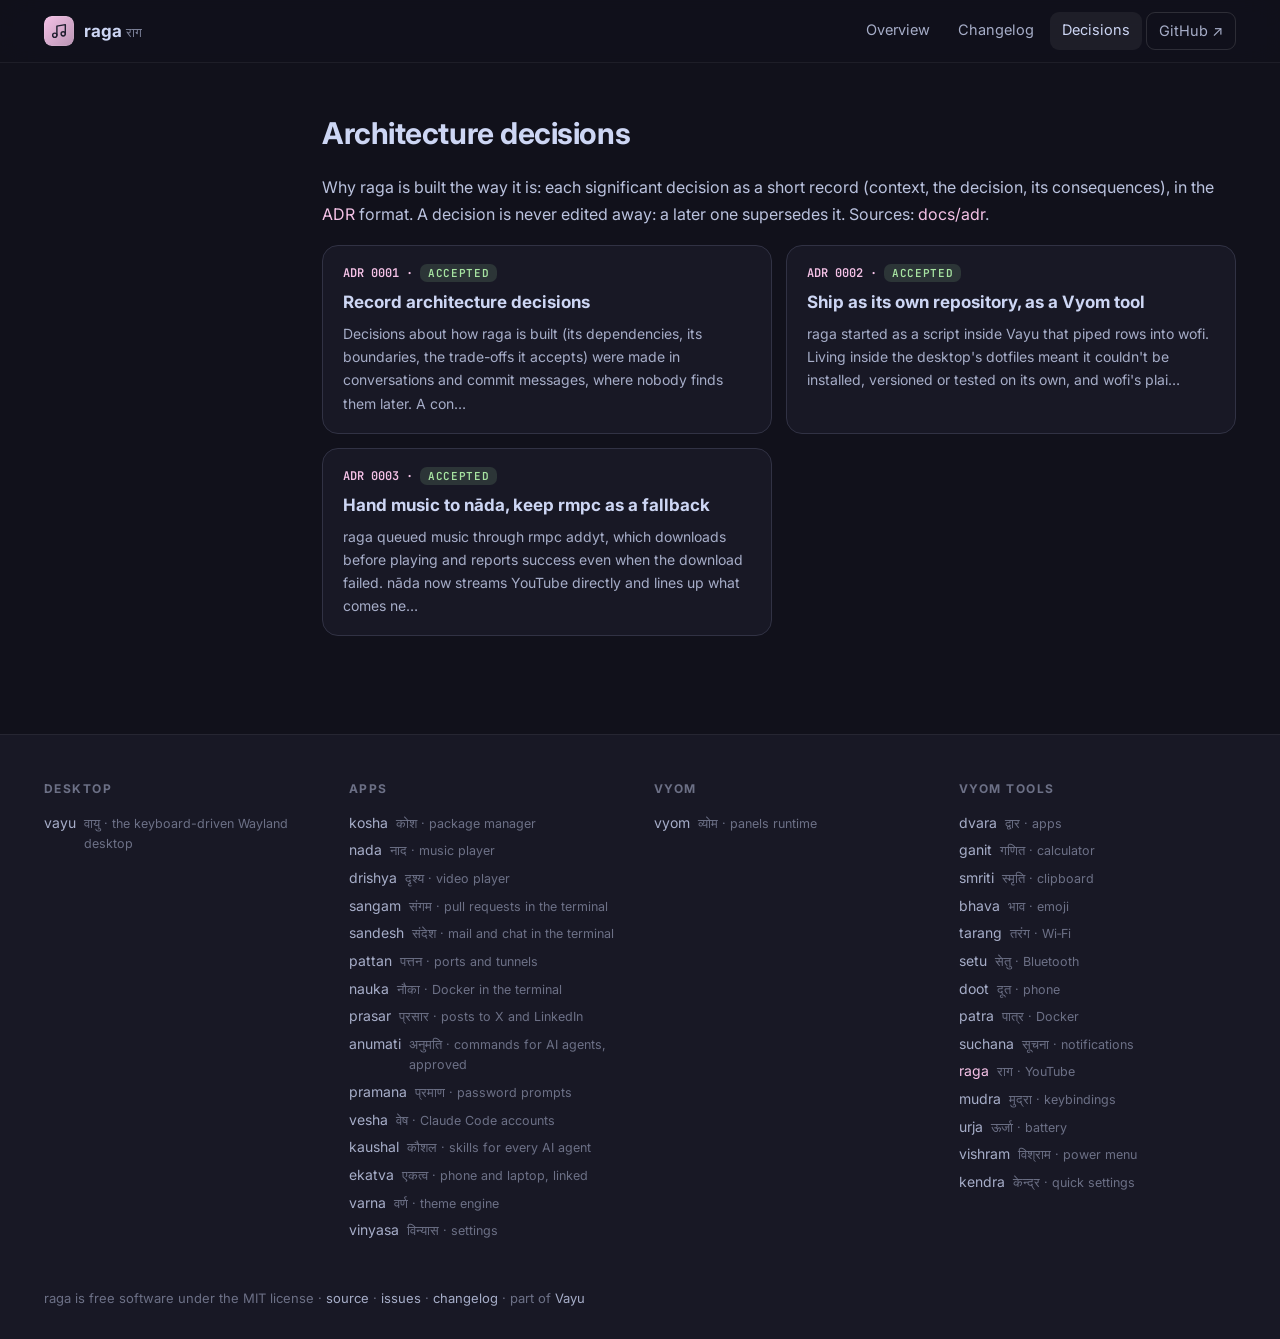
==== docs/adr/index.html @ 00a65295 "Site: add prasar and kaushal to the family Co-Authored-By: Claude Opus 5.5 <noreply@anthropic.com>" ====
<!doctype html>
<html lang="en">
<head>
<meta charset="utf-8">
<meta name="viewport" content="width=device-width, initial-scale=1">
<title>Decisions · raga</title>
<meta name="description" content="Search YouTube and play: music straight into MPD&#x27;s queue (rmpc), or a video in mpv. Thumbnails, durations, channels.">
<meta property="og:title" content="Decisions · raga">
<meta property="og:description" content="Search YouTube and play: music straight into MPD&#x27;s queue (rmpc), or a video in mpv. Thumbnails, durations, channels.">
<meta name="theme-color" content="#11111b">
<link rel="icon" href="../assets/logo.svg" type="image/svg+xml">
<link rel="preconnect" href="https://fonts.googleapis.com">
<link href="https://fonts.googleapis.com/css2?family=Inter:wght@400;500;600;700;800&family=JetBrains+Mono:wght@400;600&display=swap" rel="stylesheet">
<link rel="stylesheet" href="../assets/site.css">
<style>:root{--accent:#f5c2e7;--glow:#f5c2e733}</style>
</head>
<body>
<header class="top"><div class="in">
<a class="brand" href="../index.html"><img src="../assets/logo.svg" alt=""><span>raga <small>राग</small></span></a>
<nav><a href="../index.html" class="">Overview</a><a href="../changelog.html" class="">Changelog</a><a href="../adr/index.html" class="on hide">Decisions</a><a class="gh" href="https://github.com/Theyashsawarkar/raga">GitHub ↗</a></nav></div></header>

<div class="wrap"><aside class="toc"></aside><article>
<h2>Architecture decisions</h2><p>Why raga is built the way it is: each significant decision as a short record (context, the decision, its consequences), in the <a href="https://cognitect.com/blog/2011/11/15/documenting-architecture-decisions">ADR</a> format. A decision is never edited away: a later one supersedes it. Sources: <a href="https://github.com/Theyashsawarkar/raga/tree/main/docs/adr">docs/adr</a>.</p><div class="cards"><a class="card" href="0001-record-architecture-decisions.html"><div class="n">ADR 0001 · <span class="status accepted">Accepted</span></div><h3>Record architecture decisions</h3><p>Decisions about how raga is built (its dependencies, its boundaries, the trade-offs it accepts) were made in conversations and commit messages, where nobody finds them later. A con…</p></a><a class="card" href="0002-own-repository-as-a-vyom-tool.html"><div class="n">ADR 0002 · <span class="status accepted">Accepted</span></div><h3>Ship as its own repository, as a Vyom tool</h3><p>raga started as a script inside Vayu that piped rows into wofi. Living inside the desktop&#x27;s dotfiles meant it couldn&#x27;t be installed, versioned or tested on its own, and wofi&#x27;s plai…</p></a><a class="card" href="0003-play-music-in-nada.html"><div class="n">ADR 0003 · <span class="status accepted">Accepted</span></div><h3>Hand music to nāda, keep rmpc as a fallback</h3><p>raga queued music through rmpc addyt, which downloads before playing and reports success even when the download failed. nāda now streams YouTube directly and lines up what comes ne…</p></a></div>
</article></div>
<footer><div class="in"><div><h4>Desktop</h4><a href="https://theyashsawarkar.github.io/vayu/" class="">vayu <span>वायु · the keyboard-driven Wayland desktop</span></a></div><div><h4>Apps</h4><a href="https://theyashsawarkar.github.io/kosha/" class="">kosha <span>कोश · package manager</span></a><a href="https://theyashsawarkar.github.io/nada/" class="">nada <span>नाद · music player</span></a><a href="https://theyashsawarkar.github.io/drishya/" class="">drishya <span>दृश्य · video player</span></a><a href="https://theyashsawarkar.github.io/sangam/" class="">sangam <span>संगम · pull requests in the terminal</span></a><a href="https://theyashsawarkar.github.io/sandesh/" class="">sandesh <span>संदेश · mail and chat in the terminal</span></a><a href="https://theyashsawarkar.github.io/pattan/" class="">pattan <span>पत्तन · ports and tunnels</span></a><a href="https://theyashsawarkar.github.io/nauka/" class="">nauka <span>नौका · Docker in the terminal</span></a><a href="https://theyashsawarkar.github.io/prasar/" class="">prasar <span>प्रसार · posts to X and LinkedIn</span></a><a href="https://theyashsawarkar.github.io/anumati/" class="">anumati <span>अनुमति · commands for AI agents, approved</span></a><a href="https://theyashsawarkar.github.io/pramana/" class="">pramana <span>प्रमाण · password prompts</span></a><a href="https://theyashsawarkar.github.io/vesha/" class="">vesha <span>वेष · Claude Code accounts</span></a><a href="https://theyashsawarkar.github.io/kaushal/" class="">kaushal <span>कौशल · skills for every AI agent</span></a><a href="https://theyashsawarkar.github.io/ekatva/" class="">ekatva <span>एकत्व · phone and laptop, linked</span></a><a href="https://theyashsawarkar.github.io/varna/" class="">varna <span>वर्ण · theme engine</span></a><a href="https://theyashsawarkar.github.io/vinyasa/" class="">vinyasa <span>विन्यास · settings</span></a></div><div><h4>Vyom</h4><a href="https://theyashsawarkar.github.io/vyom/" class="">vyom <span>व्योम · panels runtime</span></a></div><div><h4>Vyom tools</h4><a href="https://theyashsawarkar.github.io/dvara/" class="">dvara <span>द्वार · apps</span></a><a href="https://theyashsawarkar.github.io/ganit/" class="">ganit <span>गणित · calculator</span></a><a href="https://theyashsawarkar.github.io/smriti/" class="">smriti <span>स्मृति · clipboard</span></a><a href="https://theyashsawarkar.github.io/bhava/" class="">bhava <span>भाव · emoji</span></a><a href="https://theyashsawarkar.github.io/tarang/" class="">tarang <span>तरंग · Wi‑Fi</span></a><a href="https://theyashsawarkar.github.io/setu/" class="">setu <span>सेतु · Bluetooth</span></a><a href="https://theyashsawarkar.github.io/doot/" class="">doot <span>दूत · phone</span></a><a href="https://theyashsawarkar.github.io/patra/" class="">patra <span>पात्र · Docker</span></a><a href="https://theyashsawarkar.github.io/suchana/" class="">suchana <span>सूचना · notifications</span></a><a href="https://theyashsawarkar.github.io/raga/" class="me">raga <span>राग · YouTube</span></a><a href="https://theyashsawarkar.github.io/mudra/" class="">mudra <span>मुद्रा · keybindings</span></a><a href="https://theyashsawarkar.github.io/urja/" class="">urja <span>ऊर्जा · battery</span></a><a href="https://theyashsawarkar.github.io/vishram/" class="">vishram <span>विश्राम · power menu</span></a><a href="https://theyashsawarkar.github.io/kendra/" class="">kendra <span>केन्द्र · quick settings</span></a></div></div>
<div class="bottom">raga is free software under the MIT license · <a href="https://github.com/Theyashsawarkar/raga">source</a> · <a href="https://github.com/Theyashsawarkar/raga/issues">issues</a> · <a href="../changelog.html">changelog</a> · part of <a href="https://theyashsawarkar.github.io/vayu/">Vayu</a></div></footer>
<script>
document.querySelectorAll('pre.code').forEach(p=>{const b=document.createElement('button');b.className='copy';b.textContent='Copy';
b.onclick=()=>{navigator.clipboard.writeText(p.innerText.replace(/^Copy/,'')).then(()=>{b.textContent='Copied';setTimeout(()=>b.textContent='Copy',1200)})};p.appendChild(b)});
const links=[...document.querySelectorAll('.toc a')];if(links.length){const hs=links.map(a=>document.getElementById(a.hash.slice(1))).filter(Boolean);
const on=()=>{let cur=hs[0];for(const h of hs){if(h.getBoundingClientRect().top<120)cur=h}links.forEach(a=>a.classList.toggle('on',cur&&a.hash==='#'+cur.id))};
addEventListener('scroll',on,{passive:true});on()}
</script>
</body>
</html>
---- docs/assets/site.css ----
:root{--crust:#11111b;--mantle:#181825;--base:#1e1e2e;--s0:#313244;--s1:#45475a;--ov0:#6c7086;--ov1:#7f849c;
--sub0:#a6adc8;--sub1:#bac2de;--text:#cdd6f4;--mauve:#cba6f7;--green:#a6e3a1;--peach:#fab387;--red:#f38ba8;--blue:#89b4fa;
--ui:"Inter","Segoe UI",system-ui,sans-serif;--mono:"JetBrains Mono","JetBrainsMono Nerd Font",ui-monospace,monospace}
*{box-sizing:border-box}html{scroll-behavior:smooth;scroll-padding-top:76px}
body{margin:0;background:var(--crust);color:var(--text);font:16px/1.65 var(--ui);-webkit-font-smoothing:antialiased}
a{color:var(--accent);text-decoration:none}a:hover{text-decoration:underline}
code{font:.86em var(--mono);background:rgba(255,255,255,.06);border:1px solid rgba(255,255,255,.07);padding:.12em .4em;border-radius:6px;color:var(--sub1)}
img{max-width:100%;height:auto}
/* nav */
.top{position:sticky;top:0;z-index:20;backdrop-filter:blur(18px) saturate(1.4);-webkit-backdrop-filter:blur(18px) saturate(1.4);
background:rgba(17,17,27,.72);border-bottom:1px solid rgba(255,255,255,.06)}
.top .in{max-width:1240px;margin:0 auto;padding:12px 24px;display:flex;align-items:center;gap:22px}
.brand{display:flex;align-items:center;gap:10px;font-weight:700;font-size:17px;color:var(--text)}
.brand img{width:30px;height:30px;border-radius:8px}.brand small{font-weight:500;color:var(--ov1);font-size:13px}
.top nav{display:flex;gap:4px;margin-left:auto;flex-wrap:wrap}
.top nav a{color:var(--sub0);padding:6px 12px;border-radius:9px;font-size:14.5px}
.top nav a:hover,.top nav a.on{background:rgba(255,255,255,.06);color:var(--text);text-decoration:none}
.top nav a.gh{border:1px solid rgba(255,255,255,.12)}
/* hero */
.hero{position:relative;overflow:hidden;border-bottom:1px solid rgba(255,255,255,.05)}
.hero:before{content:"";position:absolute;inset:-40% -10% auto;height:640px;
background:radial-gradient(600px 300px at 20% 30%,var(--glow),transparent 70%),radial-gradient(500px 300px at 85% 10%,rgba(137,180,250,.18),transparent 70%);pointer-events:none}
.hero .in{position:relative;max-width:1240px;margin:0 auto;padding:72px 24px 56px;display:grid;grid-template-columns:minmax(0,1fr) auto;gap:40px;align-items:center}
.eyebrow{font:600 13px var(--mono);letter-spacing:.14em;text-transform:uppercase;color:var(--accent)}
.hero h1{font-size:clamp(40px,6vw,64px);line-height:1.04;margin:12px 0 6px;letter-spacing:-.03em}
.hero .sa{font-size:22px;color:var(--accent);margin-bottom:18px}.hero .sa span{color:var(--ov1)}
.hero p.lead{font-size:19px;color:var(--sub0);max-width:720px;margin:0 0 26px}
.cta{display:flex;gap:10px;flex-wrap:wrap}
.btn{display:inline-flex;align-items:center;gap:8px;padding:11px 18px;border-radius:12px;font-weight:600;font-size:15px;border:1px solid rgba(255,255,255,.12);color:var(--text);background:rgba(255,255,255,.04)}
.btn:hover{text-decoration:none;background:rgba(255,255,255,.08)}
.btn.primary{background:var(--accent);color:var(--crust);border-color:transparent}.btn.primary:hover{filter:brightness(1.06)}
.hero .logo{width:180px;height:180px;filter:drop-shadow(0 24px 48px var(--glow))}
.meta{display:flex;gap:18px;flex-wrap:wrap;margin-top:22px;color:var(--ov1);font-size:14px}.meta b{color:var(--sub1);font-weight:600}
/* layout */
.wrap{max-width:1240px;margin:0 auto;padding:40px 24px 80px;display:grid;grid-template-columns:230px minmax(0,1fr);gap:48px}
.toc{position:sticky;top:84px;align-self:start;max-height:calc(100vh - 100px);overflow:auto;font-size:14px;padding-right:6px}
.toc b{display:block;font-size:11.5px;letter-spacing:.12em;text-transform:uppercase;color:var(--ov0);margin:0 0 10px}
.toc a{display:block;color:var(--sub0);padding:4px 10px;border-left:2px solid var(--s0)}
.toc a.l3{padding-left:22px;font-size:13px;color:var(--ov1)}
.toc a:hover,.toc a.on{color:var(--text);border-left-color:var(--accent);text-decoration:none}
article{min-width:0}
article h2{font-size:30px;letter-spacing:-.015em;margin:56px 0 14px;padding-top:6px}
article h2:first-child{margin-top:0}
article h3{font-size:20px;margin:34px 0 10px}article h4{font-size:16px;margin:24px 0 8px;color:var(--sub1)}
article p,article li{color:var(--sub1)}
article .anchor{opacity:0;margin-left:-22px;width:22px;display:inline-block;color:var(--ov0)}
article h2:hover .anchor,article h3:hover .anchor{opacity:1;text-decoration:none}
article ul,article ol{padding-left:22px}article li{margin:5px 0}
article img{border-radius:14px;border:1px solid rgba(255,255,255,.07)}
article p[align=center]{text-align:center}article p[align=center] img{margin:6px 0}
article blockquote{margin:22px 0;padding:14px 20px;border-left:3px solid var(--accent);background:rgba(255,255,255,.03);border-radius:0 12px 12px 0}
article blockquote p{margin:0;color:var(--sub0);font-style:italic}
pre.code{position:relative;background:var(--mantle);border:1px solid var(--s0);border-radius:14px;padding:16px 18px;overflow:auto;font:13.5px/1.6 var(--mono);color:var(--sub1)}
pre.code code{background:none;border:0;padding:0;font-size:inherit;color:inherit}
pre.code .copy{position:absolute;top:8px;right:8px;font:600 11px var(--ui);padding:4px 9px;border-radius:7px;border:1px solid var(--s1);background:var(--base);color:var(--sub0);cursor:pointer;opacity:0;transition:.15s}
pre.code:hover .copy{opacity:1}
.table{overflow:auto;margin:16px 0;border:1px solid var(--s0);border-radius:14px}
table{border-collapse:collapse;width:100%;font-size:14.5px}
th{text-align:left;background:var(--mantle);color:var(--sub1);font-weight:600;padding:10px 14px;border-bottom:1px solid var(--s0)}
td{padding:9px 14px;border-bottom:1px solid rgba(49,50,68,.6);color:var(--sub1);vertical-align:top}tr:last-child td{border-bottom:0}
td code{white-space:nowrap}
/* changelog */
.release{position:relative;padding:0 0 8px 28px;border-left:2px solid var(--s0);margin-left:6px}
.release:before{content:"";position:absolute;left:-7px;top:10px;width:12px;height:12px;border-radius:50%;background:var(--accent);box-shadow:0 0 0 4px var(--crust)}
.release h2{margin-top:0;font-size:24px}.release h2 .date{font:500 14px var(--mono);color:var(--ov1);margin-left:10px}
.release .tag{font:600 12px var(--mono);padding:2px 8px;border-radius:7px;background:rgba(255,255,255,.06);color:var(--accent);margin-left:8px;vertical-align:3px}
/* adr */
.cards{display:grid;grid-template-columns:repeat(auto-fill,minmax(300px,1fr));gap:14px;margin:18px 0}
.card{display:block;background:var(--mantle);border:1px solid var(--s0);border-radius:16px;padding:18px 20px;color:var(--text)}
.card:hover{border-color:var(--accent);text-decoration:none;transform:translateY(-1px)}
.card .n{font:600 12px var(--mono);color:var(--accent)}.card h3{margin:6px 0 6px;font-size:17px}.card p{margin:0;color:var(--sub0);font-size:14px}
.status{display:inline-block;font:600 11px var(--mono);padding:2px 8px;border-radius:7px;background:rgba(166,227,161,.14);color:var(--green);text-transform:uppercase;letter-spacing:.06em}
.status.superseded,.status.deprecated{background:rgba(250,179,135,.14);color:var(--peach)}.status.proposed{background:rgba(137,180,250,.14);color:var(--blue)}
/* footer */
footer{border-top:1px solid rgba(255,255,255,.06);background:var(--mantle)}
footer .in{max-width:1240px;margin:0 auto;padding:44px 24px;display:grid;grid-template-columns:repeat(auto-fit,minmax(200px,1fr));gap:28px}
footer h4{margin:0 0 10px;font-size:12px;letter-spacing:.12em;text-transform:uppercase;color:var(--ov0)}
footer a{display:flex;gap:8px;align-items:baseline;color:var(--sub0);font-size:14px;padding:2px 0}footer a span{color:var(--ov0);font-size:12.5px}
footer a.me{color:var(--accent)}
footer .bottom{max-width:1240px;margin:0 auto;padding:0 24px 30px;color:var(--ov0);font-size:13px}
footer .bottom a{display:inline;padding:0;font-size:13px}
@media(max-width:900px){.wrap{grid-template-columns:1fr}.toc{display:none}.hero .in{grid-template-columns:1fr}.hero .logo{width:110px;height:110px;order:-1}
.top nav a:not(.gh){padding:6px 8px}}
@media(max-width:560px){.top nav a.hide{display:none}.hero .in{padding:44px 16px 36px}.wrap{padding:28px 16px 60px}}
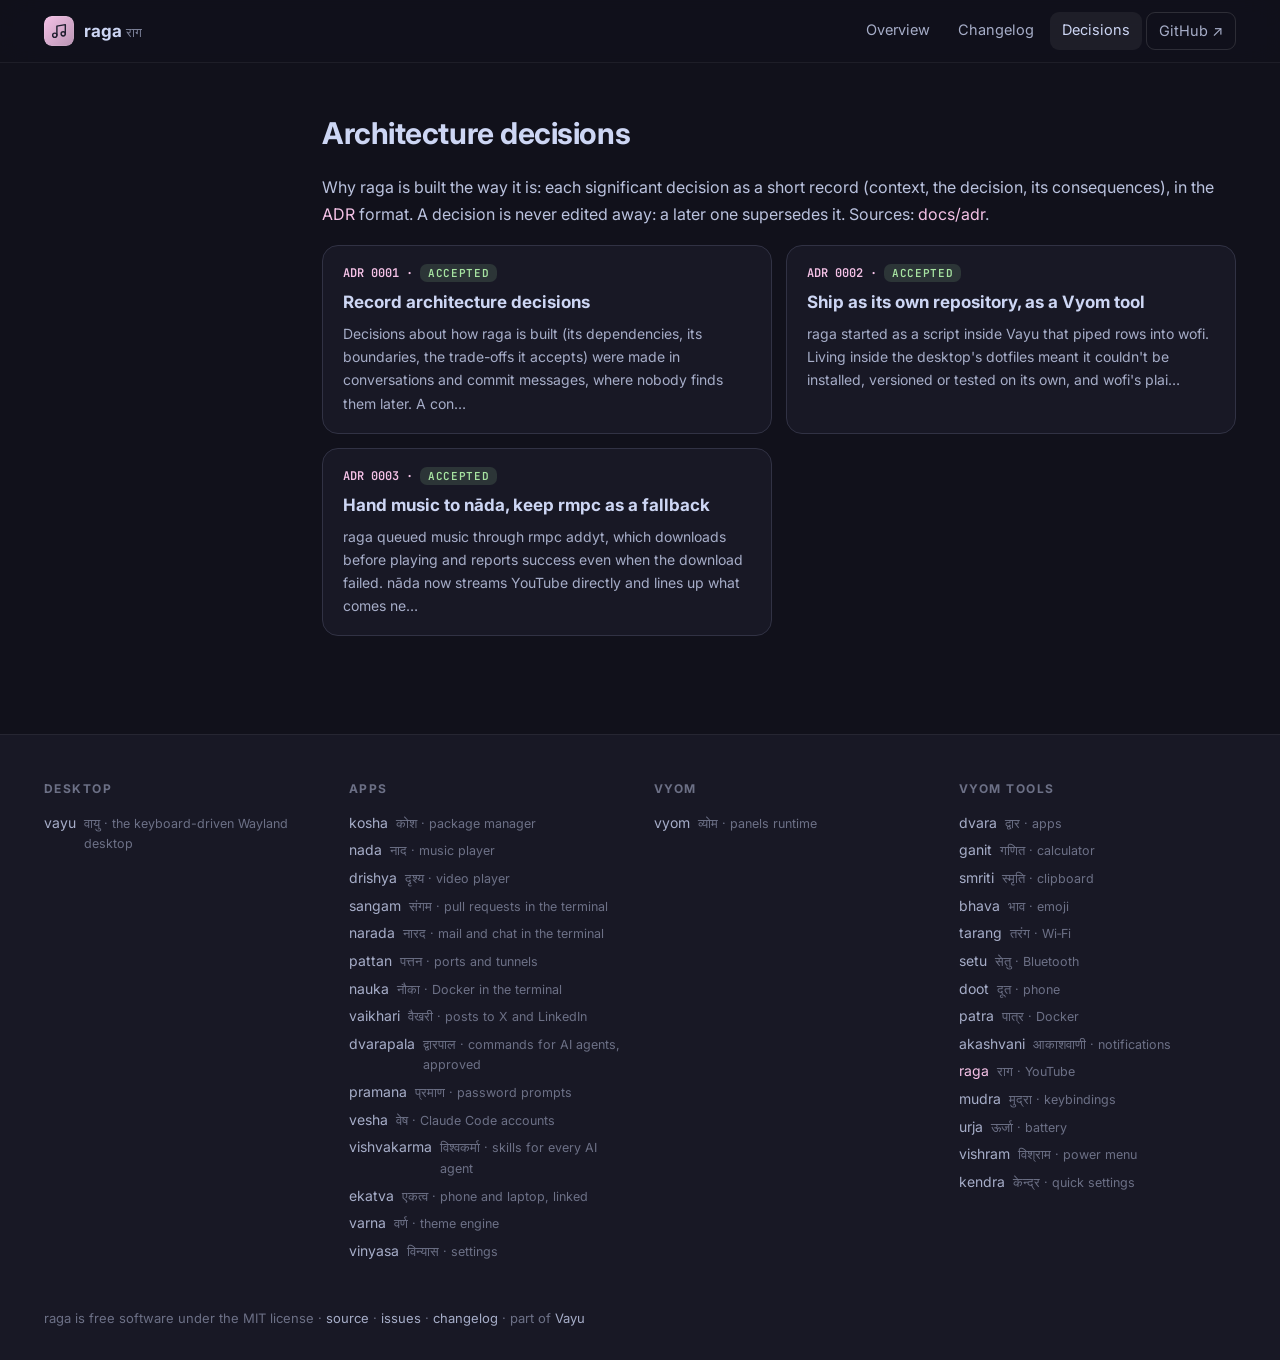
==== commit a362487c: "New names for five tools: akashvani, vishvakarma, dvarapala, narada, vaikhari suchana is akashvani, " ====
--- a/docs/adr/index.html
+++ b/docs/adr/index.html
@@ -22,7 +22,7 @@
 <div class="wrap"><aside class="toc"></aside><article>
 <h2>Architecture decisions</h2><p>Why raga is built the way it is: each significant decision as a short record (context, the decision, its consequences), in the <a href="https://cognitect.com/blog/2011/11/15/documenting-architecture-decisions">ADR</a> format. A decision is never edited away: a later one supersedes it. Sources: <a href="https://github.com/Theyashsawarkar/raga/tree/main/docs/adr">docs/adr</a>.</p><div class="cards"><a class="card" href="0001-record-architecture-decisions.html"><div class="n">ADR 0001 · <span class="status accepted">Accepted</span></div><h3>Record architecture decisions</h3><p>Decisions about how raga is built (its dependencies, its boundaries, the trade-offs it accepts) were made in conversations and commit messages, where nobody finds them later. A con…</p></a><a class="card" href="0002-own-repository-as-a-vyom-tool.html"><div class="n">ADR 0002 · <span class="status accepted">Accepted</span></div><h3>Ship as its own repository, as a Vyom tool</h3><p>raga started as a script inside Vayu that piped rows into wofi. Living inside the desktop&#x27;s dotfiles meant it couldn&#x27;t be installed, versioned or tested on its own, and wofi&#x27;s plai…</p></a><a class="card" href="0003-play-music-in-nada.html"><div class="n">ADR 0003 · <span class="status accepted">Accepted</span></div><h3>Hand music to nāda, keep rmpc as a fallback</h3><p>raga queued music through rmpc addyt, which downloads before playing and reports success even when the download failed. nāda now streams YouTube directly and lines up what comes ne…</p></a></div>
 </article></div>
-<footer><div class="in"><div><h4>Desktop</h4><a href="https://theyashsawarkar.github.io/vayu/" class="">vayu <span>वायु · the keyboard-driven Wayland desktop</span></a></div><div><h4>Apps</h4><a href="https://theyashsawarkar.github.io/kosha/" class="">kosha <span>कोश · package manager</span></a><a href="https://theyashsawarkar.github.io/nada/" class="">nada <span>नाद · music player</span></a><a href="https://theyashsawarkar.github.io/drishya/" class="">drishya <span>दृश्य · video player</span></a><a href="https://theyashsawarkar.github.io/sangam/" class="">sangam <span>संगम · pull requests in the terminal</span></a><a href="https://theyashsawarkar.github.io/sandesh/" class="">sandesh <span>संदेश · mail and chat in the terminal</span></a><a href="https://theyashsawarkar.github.io/pattan/" class="">pattan <span>पत्तन · ports and tunnels</span></a><a href="https://theyashsawarkar.github.io/nauka/" class="">nauka <span>नौका · Docker in the terminal</span></a><a href="https://theyashsawarkar.github.io/prasar/" class="">prasar <span>प्रसार · posts to X and LinkedIn</span></a><a href="https://theyashsawarkar.github.io/anumati/" class="">anumati <span>अनुमति · commands for AI agents, approved</span></a><a href="https://theyashsawarkar.github.io/pramana/" class="">pramana <span>प्रमाण · password prompts</span></a><a href="https://theyashsawarkar.github.io/vesha/" class="">vesha <span>वेष · Claude Code accounts</span></a><a href="https://theyashsawarkar.github.io/kaushal/" class="">kaushal <span>कौशल · skills for every AI agent</span></a><a href="https://theyashsawarkar.github.io/ekatva/" class="">ekatva <span>एकत्व · phone and laptop, linked</span></a><a href="https://theyashsawarkar.github.io/varna/" class="">varna <span>वर्ण · theme engine</span></a><a href="https://theyashsawarkar.github.io/vinyasa/" class="">vinyasa <span>विन्यास · settings</span></a></div><div><h4>Vyom</h4><a href="https://theyashsawarkar.github.io/vyom/" class="">vyom <span>व्योम · panels runtime</span></a></div><div><h4>Vyom tools</h4><a href="https://theyashsawarkar.github.io/dvara/" class="">dvara <span>द्वार · apps</span></a><a href="https://theyashsawarkar.github.io/ganit/" class="">ganit <span>गणित · calculator</span></a><a href="https://theyashsawarkar.github.io/smriti/" class="">smriti <span>स्मृति · clipboard</span></a><a href="https://theyashsawarkar.github.io/bhava/" class="">bhava <span>भाव · emoji</span></a><a href="https://theyashsawarkar.github.io/tarang/" class="">tarang <span>तरंग · Wi‑Fi</span></a><a href="https://theyashsawarkar.github.io/setu/" class="">setu <span>सेतु · Bluetooth</span></a><a href="https://theyashsawarkar.github.io/doot/" class="">doot <span>दूत · phone</span></a><a href="https://theyashsawarkar.github.io/patra/" class="">patra <span>पात्र · Docker</span></a><a href="https://theyashsawarkar.github.io/suchana/" class="">suchana <span>सूचना · notifications</span></a><a href="https://theyashsawarkar.github.io/raga/" class="me">raga <span>राग · YouTube</span></a><a href="https://theyashsawarkar.github.io/mudra/" class="">mudra <span>मुद्रा · keybindings</span></a><a href="https://theyashsawarkar.github.io/urja/" class="">urja <span>ऊर्जा · battery</span></a><a href="https://theyashsawarkar.github.io/vishram/" class="">vishram <span>विश्राम · power menu</span></a><a href="https://theyashsawarkar.github.io/kendra/" class="">kendra <span>केन्द्र · quick settings</span></a></div></div>
+<footer><div class="in"><div><h4>Desktop</h4><a href="https://theyashsawarkar.github.io/vayu/" class="">vayu <span>वायु · the keyboard-driven Wayland desktop</span></a></div><div><h4>Apps</h4><a href="https://theyashsawarkar.github.io/kosha/" class="">kosha <span>कोश · package manager</span></a><a href="https://theyashsawarkar.github.io/nada/" class="">nada <span>नाद · music player</span></a><a href="https://theyashsawarkar.github.io/drishya/" class="">drishya <span>दृश्य · video player</span></a><a href="https://theyashsawarkar.github.io/sangam/" class="">sangam <span>संगम · pull requests in the terminal</span></a><a href="https://theyashsawarkar.github.io/narada/" class="">narada <span>नारद · mail and chat in the terminal</span></a><a href="https://theyashsawarkar.github.io/pattan/" class="">pattan <span>पत्तन · ports and tunnels</span></a><a href="https://theyashsawarkar.github.io/nauka/" class="">nauka <span>नौका · Docker in the terminal</span></a><a href="https://theyashsawarkar.github.io/vaikhari/" class="">vaikhari <span>वैखरी · posts to X and LinkedIn</span></a><a href="https://theyashsawarkar.github.io/dvarapala/" class="">dvarapala <span>द्वारपाल · commands for AI agents, approved</span></a><a href="https://theyashsawarkar.github.io/pramana/" class="">pramana <span>प्रमाण · password prompts</span></a><a href="https://theyashsawarkar.github.io/vesha/" class="">vesha <span>वेष · Claude Code accounts</span></a><a href="https://theyashsawarkar.github.io/vishvakarma/" class="">vishvakarma <span>विश्वकर्मा · skills for every AI agent</span></a><a href="https://theyashsawarkar.github.io/ekatva/" class="">ekatva <span>एकत्व · phone and laptop, linked</span></a><a href="https://theyashsawarkar.github.io/varna/" class="">varna <span>वर्ण · theme engine</span></a><a href="https://theyashsawarkar.github.io/vinyasa/" class="">vinyasa <span>विन्यास · settings</span></a></div><div><h4>Vyom</h4><a href="https://theyashsawarkar.github.io/vyom/" class="">vyom <span>व्योम · panels runtime</span></a></div><div><h4>Vyom tools</h4><a href="https://theyashsawarkar.github.io/dvara/" class="">dvara <span>द्वार · apps</span></a><a href="https://theyashsawarkar.github.io/ganit/" class="">ganit <span>गणित · calculator</span></a><a href="https://theyashsawarkar.github.io/smriti/" class="">smriti <span>स्मृति · clipboard</span></a><a href="https://theyashsawarkar.github.io/bhava/" class="">bhava <span>भाव · emoji</span></a><a href="https://theyashsawarkar.github.io/tarang/" class="">tarang <span>तरंग · Wi‑Fi</span></a><a href="https://theyashsawarkar.github.io/setu/" class="">setu <span>सेतु · Bluetooth</span></a><a href="https://theyashsawarkar.github.io/doot/" class="">doot <span>दूत · phone</span></a><a href="https://theyashsawarkar.github.io/patra/" class="">patra <span>पात्र · Docker</span></a><a href="https://theyashsawarkar.github.io/akashvani/" class="">akashvani <span>आकाशवाणी · notifications</span></a><a href="https://theyashsawarkar.github.io/raga/" class="me">raga <span>राग · YouTube</span></a><a href="https://theyashsawarkar.github.io/mudra/" class="">mudra <span>मुद्रा · keybindings</span></a><a href="https://theyashsawarkar.github.io/urja/" class="">urja <span>ऊर्जा · battery</span></a><a href="https://theyashsawarkar.github.io/vishram/" class="">vishram <span>विश्राम · power menu</span></a><a href="https://theyashsawarkar.github.io/kendra/" class="">kendra <span>केन्द्र · quick settings</span></a></div></div>
 <div class="bottom">raga is free software under the MIT license · <a href="https://github.com/Theyashsawarkar/raga">source</a> · <a href="https://github.com/Theyashsawarkar/raga/issues">issues</a> · <a href="../changelog.html">changelog</a> · part of <a href="https://theyashsawarkar.github.io/vayu/">Vayu</a></div></footer>
 <script>
 document.querySelectorAll('pre.code').forEach(p=>{const b=document.createElement('button');b.className='copy';b.textContent='Copy';
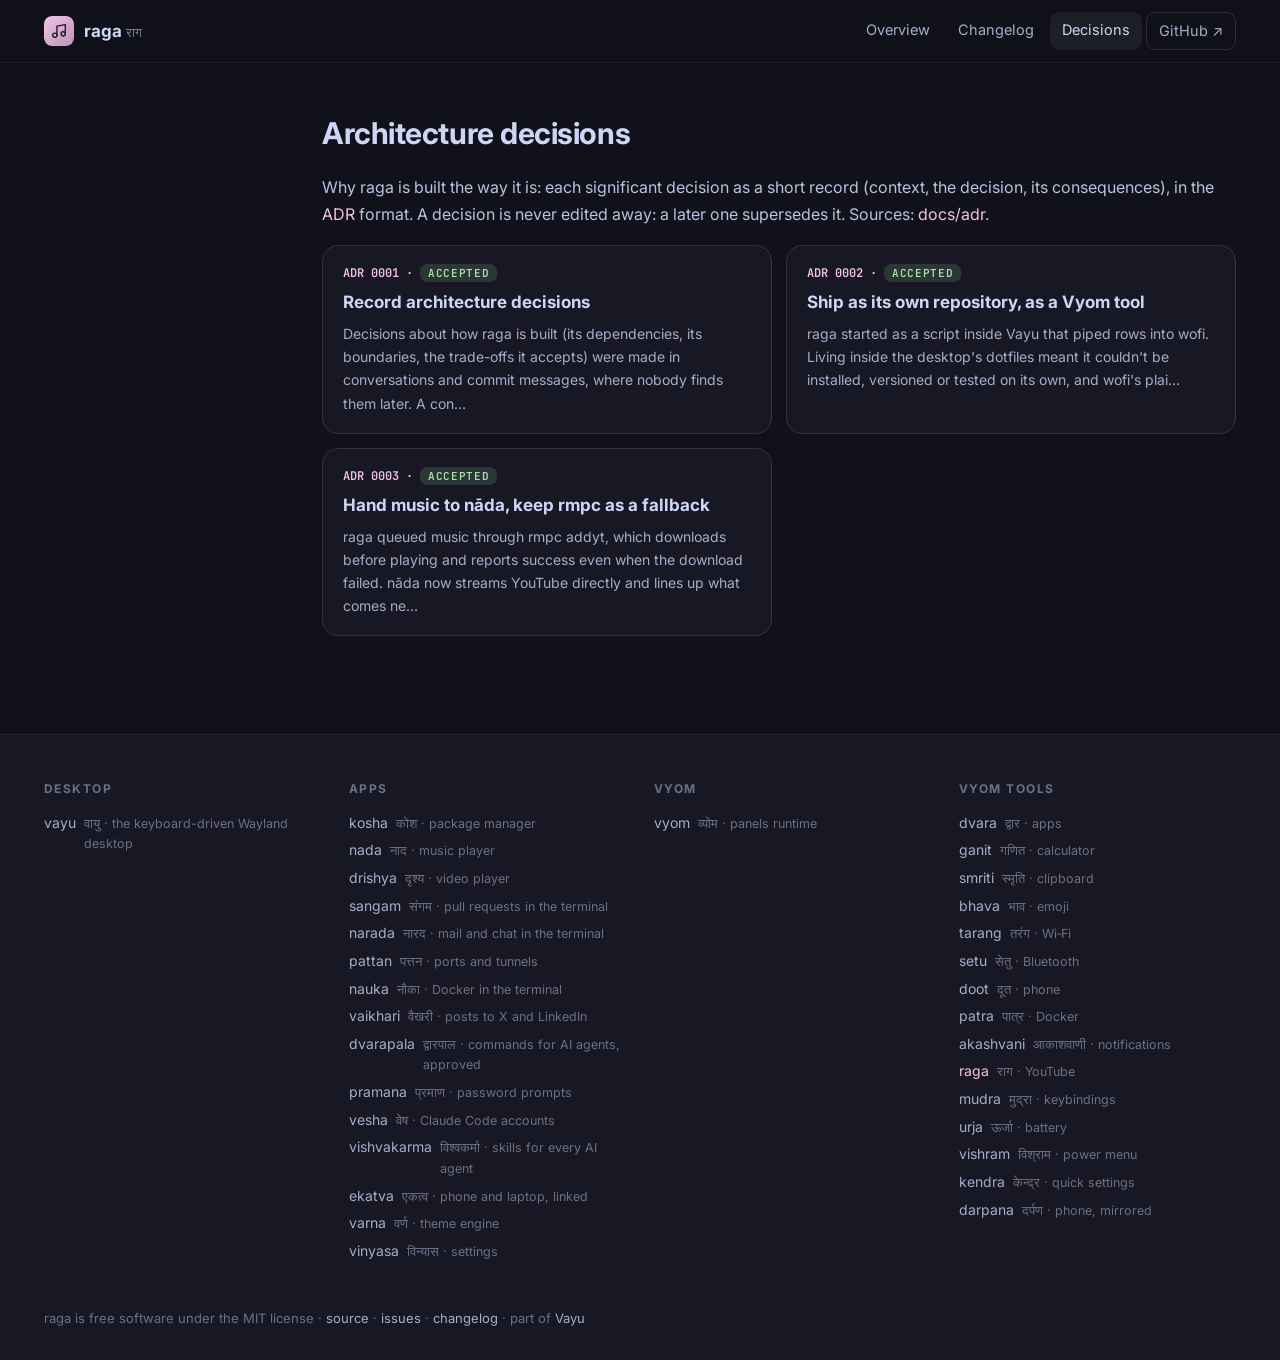
==== commit a5644562: "Website: Darpaṇa joins the family list Co-Authored-By: Claude Opus 5.5 <noreply@anthropic.com>" ====
--- a/docs/adr/index.html
+++ b/docs/adr/index.html
@@ -22,7 +22,7 @@
 <div class="wrap"><aside class="toc"></aside><article>
 <h2>Architecture decisions</h2><p>Why raga is built the way it is: each significant decision as a short record (context, the decision, its consequences), in the <a href="https://cognitect.com/blog/2011/11/15/documenting-architecture-decisions">ADR</a> format. A decision is never edited away: a later one supersedes it. Sources: <a href="https://github.com/Theyashsawarkar/raga/tree/main/docs/adr">docs/adr</a>.</p><div class="cards"><a class="card" href="0001-record-architecture-decisions.html"><div class="n">ADR 0001 · <span class="status accepted">Accepted</span></div><h3>Record architecture decisions</h3><p>Decisions about how raga is built (its dependencies, its boundaries, the trade-offs it accepts) were made in conversations and commit messages, where nobody finds them later. A con…</p></a><a class="card" href="0002-own-repository-as-a-vyom-tool.html"><div class="n">ADR 0002 · <span class="status accepted">Accepted</span></div><h3>Ship as its own repository, as a Vyom tool</h3><p>raga started as a script inside Vayu that piped rows into wofi. Living inside the desktop&#x27;s dotfiles meant it couldn&#x27;t be installed, versioned or tested on its own, and wofi&#x27;s plai…</p></a><a class="card" href="0003-play-music-in-nada.html"><div class="n">ADR 0003 · <span class="status accepted">Accepted</span></div><h3>Hand music to nāda, keep rmpc as a fallback</h3><p>raga queued music through rmpc addyt, which downloads before playing and reports success even when the download failed. nāda now streams YouTube directly and lines up what comes ne…</p></a></div>
 </article></div>
-<footer><div class="in"><div><h4>Desktop</h4><a href="https://theyashsawarkar.github.io/vayu/" class="">vayu <span>वायु · the keyboard-driven Wayland desktop</span></a></div><div><h4>Apps</h4><a href="https://theyashsawarkar.github.io/kosha/" class="">kosha <span>कोश · package manager</span></a><a href="https://theyashsawarkar.github.io/nada/" class="">nada <span>नाद · music player</span></a><a href="https://theyashsawarkar.github.io/drishya/" class="">drishya <span>दृश्य · video player</span></a><a href="https://theyashsawarkar.github.io/sangam/" class="">sangam <span>संगम · pull requests in the terminal</span></a><a href="https://theyashsawarkar.github.io/narada/" class="">narada <span>नारद · mail and chat in the terminal</span></a><a href="https://theyashsawarkar.github.io/pattan/" class="">pattan <span>पत्तन · ports and tunnels</span></a><a href="https://theyashsawarkar.github.io/nauka/" class="">nauka <span>नौका · Docker in the terminal</span></a><a href="https://theyashsawarkar.github.io/vaikhari/" class="">vaikhari <span>वैखरी · posts to X and LinkedIn</span></a><a href="https://theyashsawarkar.github.io/dvarapala/" class="">dvarapala <span>द्वारपाल · commands for AI agents, approved</span></a><a href="https://theyashsawarkar.github.io/pramana/" class="">pramana <span>प्रमाण · password prompts</span></a><a href="https://theyashsawarkar.github.io/vesha/" class="">vesha <span>वेष · Claude Code accounts</span></a><a href="https://theyashsawarkar.github.io/vishvakarma/" class="">vishvakarma <span>विश्वकर्मा · skills for every AI agent</span></a><a href="https://theyashsawarkar.github.io/ekatva/" class="">ekatva <span>एकत्व · phone and laptop, linked</span></a><a href="https://theyashsawarkar.github.io/varna/" class="">varna <span>वर्ण · theme engine</span></a><a href="https://theyashsawarkar.github.io/vinyasa/" class="">vinyasa <span>विन्यास · settings</span></a></div><div><h4>Vyom</h4><a href="https://theyashsawarkar.github.io/vyom/" class="">vyom <span>व्योम · panels runtime</span></a></div><div><h4>Vyom tools</h4><a href="https://theyashsawarkar.github.io/dvara/" class="">dvara <span>द्वार · apps</span></a><a href="https://theyashsawarkar.github.io/ganit/" class="">ganit <span>गणित · calculator</span></a><a href="https://theyashsawarkar.github.io/smriti/" class="">smriti <span>स्मृति · clipboard</span></a><a href="https://theyashsawarkar.github.io/bhava/" class="">bhava <span>भाव · emoji</span></a><a href="https://theyashsawarkar.github.io/tarang/" class="">tarang <span>तरंग · Wi‑Fi</span></a><a href="https://theyashsawarkar.github.io/setu/" class="">setu <span>सेतु · Bluetooth</span></a><a href="https://theyashsawarkar.github.io/doot/" class="">doot <span>दूत · phone</span></a><a href="https://theyashsawarkar.github.io/patra/" class="">patra <span>पात्र · Docker</span></a><a href="https://theyashsawarkar.github.io/akashvani/" class="">akashvani <span>आकाशवाणी · notifications</span></a><a href="https://theyashsawarkar.github.io/raga/" class="me">raga <span>राग · YouTube</span></a><a href="https://theyashsawarkar.github.io/mudra/" class="">mudra <span>मुद्रा · keybindings</span></a><a href="https://theyashsawarkar.github.io/urja/" class="">urja <span>ऊर्जा · battery</span></a><a href="https://theyashsawarkar.github.io/vishram/" class="">vishram <span>विश्राम · power menu</span></a><a href="https://theyashsawarkar.github.io/kendra/" class="">kendra <span>केन्द्र · quick settings</span></a></div></div>
+<footer><div class="in"><div><h4>Desktop</h4><a href="https://theyashsawarkar.github.io/vayu/" class="">vayu <span>वायु · the keyboard-driven Wayland desktop</span></a></div><div><h4>Apps</h4><a href="https://theyashsawarkar.github.io/kosha/" class="">kosha <span>कोश · package manager</span></a><a href="https://theyashsawarkar.github.io/nada/" class="">nada <span>नाद · music player</span></a><a href="https://theyashsawarkar.github.io/drishya/" class="">drishya <span>दृश्य · video player</span></a><a href="https://theyashsawarkar.github.io/sangam/" class="">sangam <span>संगम · pull requests in the terminal</span></a><a href="https://theyashsawarkar.github.io/narada/" class="">narada <span>नारद · mail and chat in the terminal</span></a><a href="https://theyashsawarkar.github.io/pattan/" class="">pattan <span>पत्तन · ports and tunnels</span></a><a href="https://theyashsawarkar.github.io/nauka/" class="">nauka <span>नौका · Docker in the terminal</span></a><a href="https://theyashsawarkar.github.io/vaikhari/" class="">vaikhari <span>वैखरी · posts to X and LinkedIn</span></a><a href="https://theyashsawarkar.github.io/dvarapala/" class="">dvarapala <span>द्वारपाल · commands for AI agents, approved</span></a><a href="https://theyashsawarkar.github.io/pramana/" class="">pramana <span>प्रमाण · password prompts</span></a><a href="https://theyashsawarkar.github.io/vesha/" class="">vesha <span>वेष · Claude Code accounts</span></a><a href="https://theyashsawarkar.github.io/vishvakarma/" class="">vishvakarma <span>विश्वकर्मा · skills for every AI agent</span></a><a href="https://theyashsawarkar.github.io/ekatva/" class="">ekatva <span>एकत्व · phone and laptop, linked</span></a><a href="https://theyashsawarkar.github.io/varna/" class="">varna <span>वर्ण · theme engine</span></a><a href="https://theyashsawarkar.github.io/vinyasa/" class="">vinyasa <span>विन्यास · settings</span></a></div><div><h4>Vyom</h4><a href="https://theyashsawarkar.github.io/vyom/" class="">vyom <span>व्योम · panels runtime</span></a></div><div><h4>Vyom tools</h4><a href="https://theyashsawarkar.github.io/dvara/" class="">dvara <span>द्वार · apps</span></a><a href="https://theyashsawarkar.github.io/ganit/" class="">ganit <span>गणित · calculator</span></a><a href="https://theyashsawarkar.github.io/smriti/" class="">smriti <span>स्मृति · clipboard</span></a><a href="https://theyashsawarkar.github.io/bhava/" class="">bhava <span>भाव · emoji</span></a><a href="https://theyashsawarkar.github.io/tarang/" class="">tarang <span>तरंग · Wi‑Fi</span></a><a href="https://theyashsawarkar.github.io/setu/" class="">setu <span>सेतु · Bluetooth</span></a><a href="https://theyashsawarkar.github.io/doot/" class="">doot <span>दूत · phone</span></a><a href="https://theyashsawarkar.github.io/patra/" class="">patra <span>पात्र · Docker</span></a><a href="https://theyashsawarkar.github.io/akashvani/" class="">akashvani <span>आकाशवाणी · notifications</span></a><a href="https://theyashsawarkar.github.io/raga/" class="me">raga <span>राग · YouTube</span></a><a href="https://theyashsawarkar.github.io/mudra/" class="">mudra <span>मुद्रा · keybindings</span></a><a href="https://theyashsawarkar.github.io/urja/" class="">urja <span>ऊर्जा · battery</span></a><a href="https://theyashsawarkar.github.io/vishram/" class="">vishram <span>विश्राम · power menu</span></a><a href="https://theyashsawarkar.github.io/kendra/" class="">kendra <span>केन्द्र · quick settings</span></a><a href="https://theyashsawarkar.github.io/darpana/" class="">darpana <span>दर्पण · phone, mirrored</span></a></div></div>
 <div class="bottom">raga is free software under the MIT license · <a href="https://github.com/Theyashsawarkar/raga">source</a> · <a href="https://github.com/Theyashsawarkar/raga/issues">issues</a> · <a href="../changelog.html">changelog</a> · part of <a href="https://theyashsawarkar.github.io/vayu/">Vayu</a></div></footer>
 <script>
 document.querySelectorAll('pre.code').forEach(p=>{const b=document.createElement('button');b.className='copy';b.textContent='Copy';
--- a/docs/assets/site.css
+++ b/docs/assets/site.css
@@ -24,6 +24,7 @@
 .eyebrow{font:600 13px var(--mono);letter-spacing:.14em;text-transform:uppercase;color:var(--accent)}
 .hero h1{font-size:clamp(40px,6vw,64px);line-height:1.04;margin:12px 0 6px;letter-spacing:-.03em}
 .hero .sa{font-size:22px;color:var(--accent);margin-bottom:18px}.hero .sa span{color:var(--ov1)}
+.hero .shloka{margin:0 0 26px;padding-left:16px;border-left:3px solid var(--accent);max-width:720px}.hero .shloka p{margin:0 0 6px;font-size:18px;line-height:1.6;color:var(--text)}.hero .shloka figcaption{font-size:14px;color:var(--sub0)}.hero .shloka cite{color:var(--ov1);font-style:normal;white-space:nowrap}
 .hero p.lead{font-size:19px;color:var(--sub0);max-width:720px;margin:0 0 26px}
 .cta{display:flex;gap:10px;flex-wrap:wrap}
 .btn{display:inline-flex;align-items:center;gap:8px;padding:11px 18px;border-radius:12px;font-weight:600;font-size:15px;border:1px solid rgba(255,255,255,.12);color:var(--text);background:rgba(255,255,255,.04)}
@@ -48,7 +49,7 @@
 article ul,article ol{padding-left:22px}article li{margin:5px 0}
 article img{border-radius:14px;border:1px solid rgba(255,255,255,.07)}
 article p[align=center]{text-align:center}article p[align=center] img{margin:6px 0}
-article blockquote{margin:22px 0;padding:14px 20px;border-left:3px solid var(--accent);background:rgba(255,255,255,.03);border-radius:0 12px 12px 0}
+article blockquote{margin:22px 0;padding:14px 20px;border-left:3px solid var(--accent);background:rgba(255,255,255,.03);border-radius:12px}
 article blockquote p{margin:0;color:var(--sub0);font-style:italic}
 pre.code{position:relative;background:var(--mantle);border:1px solid var(--s0);border-radius:14px;padding:16px 18px;overflow:auto;font:13.5px/1.6 var(--mono);color:var(--sub1)}
 pre.code code{background:none;border:0;padding:0;font-size:inherit;color:inherit}
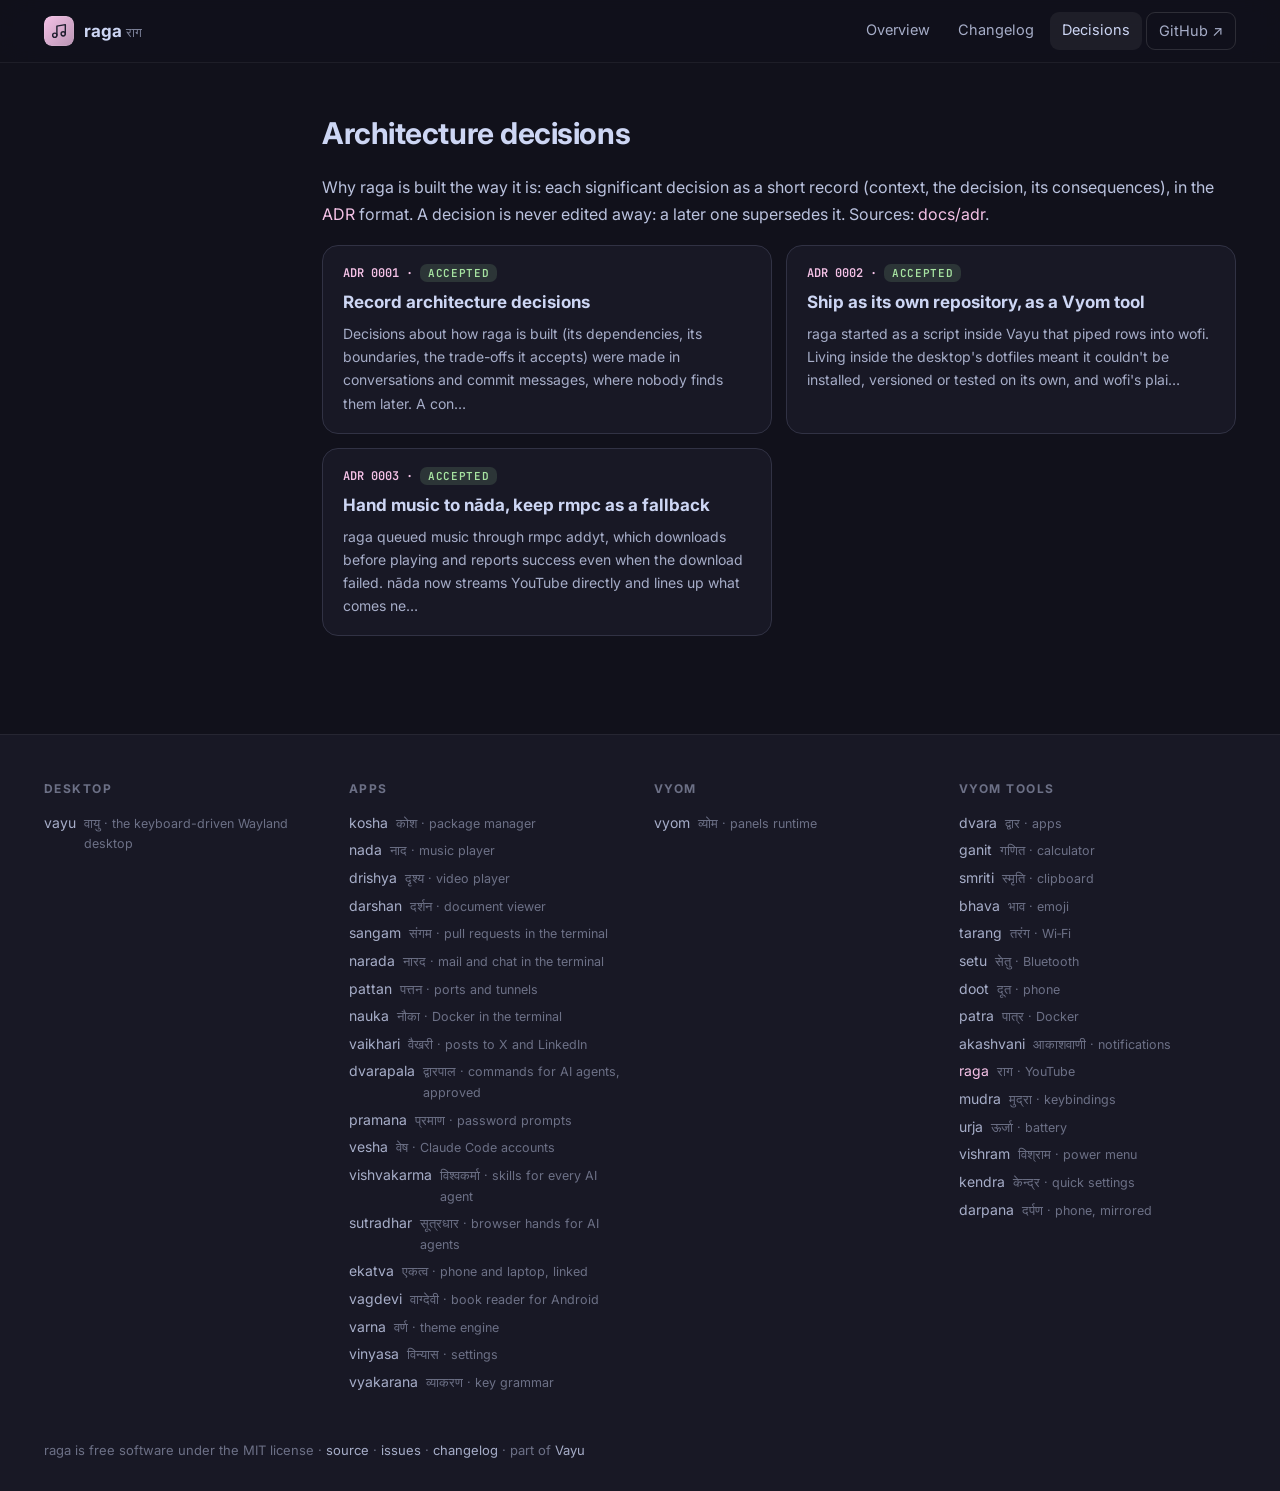
==== commit 106827aa: "The website moves to raga.theyashsawarkar.dev Every Vayu tool's site now has its own address on they" ====
--- a/docs/adr/index.html
+++ b/docs/adr/index.html
@@ -22,8 +22,8 @@
 <div class="wrap"><aside class="toc"></aside><article>
 <h2>Architecture decisions</h2><p>Why raga is built the way it is: each significant decision as a short record (context, the decision, its consequences), in the <a href="https://cognitect.com/blog/2011/11/15/documenting-architecture-decisions">ADR</a> format. A decision is never edited away: a later one supersedes it. Sources: <a href="https://github.com/Theyashsawarkar/raga/tree/main/docs/adr">docs/adr</a>.</p><div class="cards"><a class="card" href="0001-record-architecture-decisions.html"><div class="n">ADR 0001 · <span class="status accepted">Accepted</span></div><h3>Record architecture decisions</h3><p>Decisions about how raga is built (its dependencies, its boundaries, the trade-offs it accepts) were made in conversations and commit messages, where nobody finds them later. A con…</p></a><a class="card" href="0002-own-repository-as-a-vyom-tool.html"><div class="n">ADR 0002 · <span class="status accepted">Accepted</span></div><h3>Ship as its own repository, as a Vyom tool</h3><p>raga started as a script inside Vayu that piped rows into wofi. Living inside the desktop&#x27;s dotfiles meant it couldn&#x27;t be installed, versioned or tested on its own, and wofi&#x27;s plai…</p></a><a class="card" href="0003-play-music-in-nada.html"><div class="n">ADR 0003 · <span class="status accepted">Accepted</span></div><h3>Hand music to nāda, keep rmpc as a fallback</h3><p>raga queued music through rmpc addyt, which downloads before playing and reports success even when the download failed. nāda now streams YouTube directly and lines up what comes ne…</p></a></div>
 </article></div>
-<footer><div class="in"><div><h4>Desktop</h4><a href="https://theyashsawarkar.github.io/vayu/" class="">vayu <span>वायु · the keyboard-driven Wayland desktop</span></a></div><div><h4>Apps</h4><a href="https://theyashsawarkar.github.io/kosha/" class="">kosha <span>कोश · package manager</span></a><a href="https://theyashsawarkar.github.io/nada/" class="">nada <span>नाद · music player</span></a><a href="https://theyashsawarkar.github.io/drishya/" class="">drishya <span>दृश्य · video player</span></a><a href="https://theyashsawarkar.github.io/sangam/" class="">sangam <span>संगम · pull requests in the terminal</span></a><a href="https://theyashsawarkar.github.io/narada/" class="">narada <span>नारद · mail and chat in the terminal</span></a><a href="https://theyashsawarkar.github.io/pattan/" class="">pattan <span>पत्तन · ports and tunnels</span></a><a href="https://theyashsawarkar.github.io/nauka/" class="">nauka <span>नौका · Docker in the terminal</span></a><a href="https://theyashsawarkar.github.io/vaikhari/" class="">vaikhari <span>वैखरी · posts to X and LinkedIn</span></a><a href="https://theyashsawarkar.github.io/dvarapala/" class="">dvarapala <span>द्वारपाल · commands for AI agents, approved</span></a><a href="https://theyashsawarkar.github.io/pramana/" class="">pramana <span>प्रमाण · password prompts</span></a><a href="https://theyashsawarkar.github.io/vesha/" class="">vesha <span>वेष · Claude Code accounts</span></a><a href="https://theyashsawarkar.github.io/vishvakarma/" class="">vishvakarma <span>विश्वकर्मा · skills for every AI agent</span></a><a href="https://theyashsawarkar.github.io/ekatva/" class="">ekatva <span>एकत्व · phone and laptop, linked</span></a><a href="https://theyashsawarkar.github.io/varna/" class="">varna <span>वर्ण · theme engine</span></a><a href="https://theyashsawarkar.github.io/vinyasa/" class="">vinyasa <span>विन्यास · settings</span></a></div><div><h4>Vyom</h4><a href="https://theyashsawarkar.github.io/vyom/" class="">vyom <span>व्योम · panels runtime</span></a></div><div><h4>Vyom tools</h4><a href="https://theyashsawarkar.github.io/dvara/" class="">dvara <span>द्वार · apps</span></a><a href="https://theyashsawarkar.github.io/ganit/" class="">ganit <span>गणित · calculator</span></a><a href="https://theyashsawarkar.github.io/smriti/" class="">smriti <span>स्मृति · clipboard</span></a><a href="https://theyashsawarkar.github.io/bhava/" class="">bhava <span>भाव · emoji</span></a><a href="https://theyashsawarkar.github.io/tarang/" class="">tarang <span>तरंग · Wi‑Fi</span></a><a href="https://theyashsawarkar.github.io/setu/" class="">setu <span>सेतु · Bluetooth</span></a><a href="https://theyashsawarkar.github.io/doot/" class="">doot <span>दूत · phone</span></a><a href="https://theyashsawarkar.github.io/patra/" class="">patra <span>पात्र · Docker</span></a><a href="https://theyashsawarkar.github.io/akashvani/" class="">akashvani <span>आकाशवाणी · notifications</span></a><a href="https://theyashsawarkar.github.io/raga/" class="me">raga <span>राग · YouTube</span></a><a href="https://theyashsawarkar.github.io/mudra/" class="">mudra <span>मुद्रा · keybindings</span></a><a href="https://theyashsawarkar.github.io/urja/" class="">urja <span>ऊर्जा · battery</span></a><a href="https://theyashsawarkar.github.io/vishram/" class="">vishram <span>विश्राम · power menu</span></a><a href="https://theyashsawarkar.github.io/kendra/" class="">kendra <span>केन्द्र · quick settings</span></a><a href="https://theyashsawarkar.github.io/darpana/" class="">darpana <span>दर्पण · phone, mirrored</span></a></div></div>
-<div class="bottom">raga is free software under the MIT license · <a href="https://github.com/Theyashsawarkar/raga">source</a> · <a href="https://github.com/Theyashsawarkar/raga/issues">issues</a> · <a href="../changelog.html">changelog</a> · part of <a href="https://theyashsawarkar.github.io/vayu/">Vayu</a></div></footer>
+<footer><div class="in"><div><h4>Desktop</h4><a href="https://vayu.theyashsawarkar.dev/" class="">vayu <span>वायु · the keyboard-driven Wayland desktop</span></a></div><div><h4>Apps</h4><a href="https://kosha.theyashsawarkar.dev/" class="">kosha <span>कोश · package manager</span></a><a href="https://nada.theyashsawarkar.dev/" class="">nada <span>नाद · music player</span></a><a href="https://drishya.theyashsawarkar.dev/" class="">drishya <span>दृश्य · video player</span></a><a href="https://darshan.theyashsawarkar.dev/" class="">darshan <span>दर्शन · document viewer</span></a><a href="https://sangam.theyashsawarkar.dev/" class="">sangam <span>संगम · pull requests in the terminal</span></a><a href="https://narada.theyashsawarkar.dev/" class="">narada <span>नारद · mail and chat in the terminal</span></a><a href="https://pattan.theyashsawarkar.dev/" class="">pattan <span>पत्तन · ports and tunnels</span></a><a href="https://nauka.theyashsawarkar.dev/" class="">nauka <span>नौका · Docker in the terminal</span></a><a href="https://vaikhari.theyashsawarkar.dev/" class="">vaikhari <span>वैखरी · posts to X and LinkedIn</span></a><a href="https://dvarapala.theyashsawarkar.dev/" class="">dvarapala <span>द्वारपाल · commands for AI agents, approved</span></a><a href="https://pramana.theyashsawarkar.dev/" class="">pramana <span>प्रमाण · password prompts</span></a><a href="https://vesha.theyashsawarkar.dev/" class="">vesha <span>वेष · Claude Code accounts</span></a><a href="https://vishvakarma.theyashsawarkar.dev/" class="">vishvakarma <span>विश्वकर्मा · skills for every AI agent</span></a><a href="https://sutradhar.theyashsawarkar.dev/" class="">sutradhar <span>सूत्रधार · browser hands for AI agents</span></a><a href="https://ekatva.theyashsawarkar.dev/" class="">ekatva <span>एकत्व · phone and laptop, linked</span></a><a href="https://vagdevi.theyashsawarkar.dev/" class="">vagdevi <span>वाग्देवी · book reader for Android</span></a><a href="https://varna.theyashsawarkar.dev/" class="">varna <span>वर्ण · theme engine</span></a><a href="https://vinyasa.theyashsawarkar.dev/" class="">vinyasa <span>विन्यास · settings</span></a><a href="https://vyakarana.theyashsawarkar.dev/" class="">vyakarana <span>व्याकरण · key grammar</span></a></div><div><h4>Vyom</h4><a href="https://vyom.theyashsawarkar.dev/" class="">vyom <span>व्योम · panels runtime</span></a></div><div><h4>Vyom tools</h4><a href="https://dvara.theyashsawarkar.dev/" class="">dvara <span>द्वार · apps</span></a><a href="https://ganit.theyashsawarkar.dev/" class="">ganit <span>गणित · calculator</span></a><a href="https://smriti.theyashsawarkar.dev/" class="">smriti <span>स्मृति · clipboard</span></a><a href="https://bhava.theyashsawarkar.dev/" class="">bhava <span>भाव · emoji</span></a><a href="https://tarang.theyashsawarkar.dev/" class="">tarang <span>तरंग · Wi‑Fi</span></a><a href="https://setu.theyashsawarkar.dev/" class="">setu <span>सेतु · Bluetooth</span></a><a href="https://doot.theyashsawarkar.dev/" class="">doot <span>दूत · phone</span></a><a href="https://patra.theyashsawarkar.dev/" class="">patra <span>पात्र · Docker</span></a><a href="https://akashvani.theyashsawarkar.dev/" class="">akashvani <span>आकाशवाणी · notifications</span></a><a href="https://raga.theyashsawarkar.dev/" class="me">raga <span>राग · YouTube</span></a><a href="https://mudra.theyashsawarkar.dev/" class="">mudra <span>मुद्रा · keybindings</span></a><a href="https://urja.theyashsawarkar.dev/" class="">urja <span>ऊर्जा · battery</span></a><a href="https://vishram.theyashsawarkar.dev/" class="">vishram <span>विश्राम · power menu</span></a><a href="https://kendra.theyashsawarkar.dev/" class="">kendra <span>केन्द्र · quick settings</span></a><a href="https://darpana.theyashsawarkar.dev/" class="">darpana <span>दर्पण · phone, mirrored</span></a></div></div>
+<div class="bottom">raga is free software under the MIT license · <a href="https://github.com/Theyashsawarkar/raga">source</a> · <a href="https://github.com/Theyashsawarkar/raga/issues">issues</a> · <a href="../changelog.html">changelog</a> · part of <a href="https://vayu.theyashsawarkar.dev/">Vayu</a></div></footer>
 <script>
 document.querySelectorAll('pre.code').forEach(p=>{const b=document.createElement('button');b.className='copy';b.textContent='Copy';
 b.onclick=()=>{navigator.clipboard.writeText(p.innerText.replace(/^Copy/,'')).then(()=>{b.textContent='Copied';setTimeout(()=>b.textContent='Copy',1200)})};p.appendChild(b)});
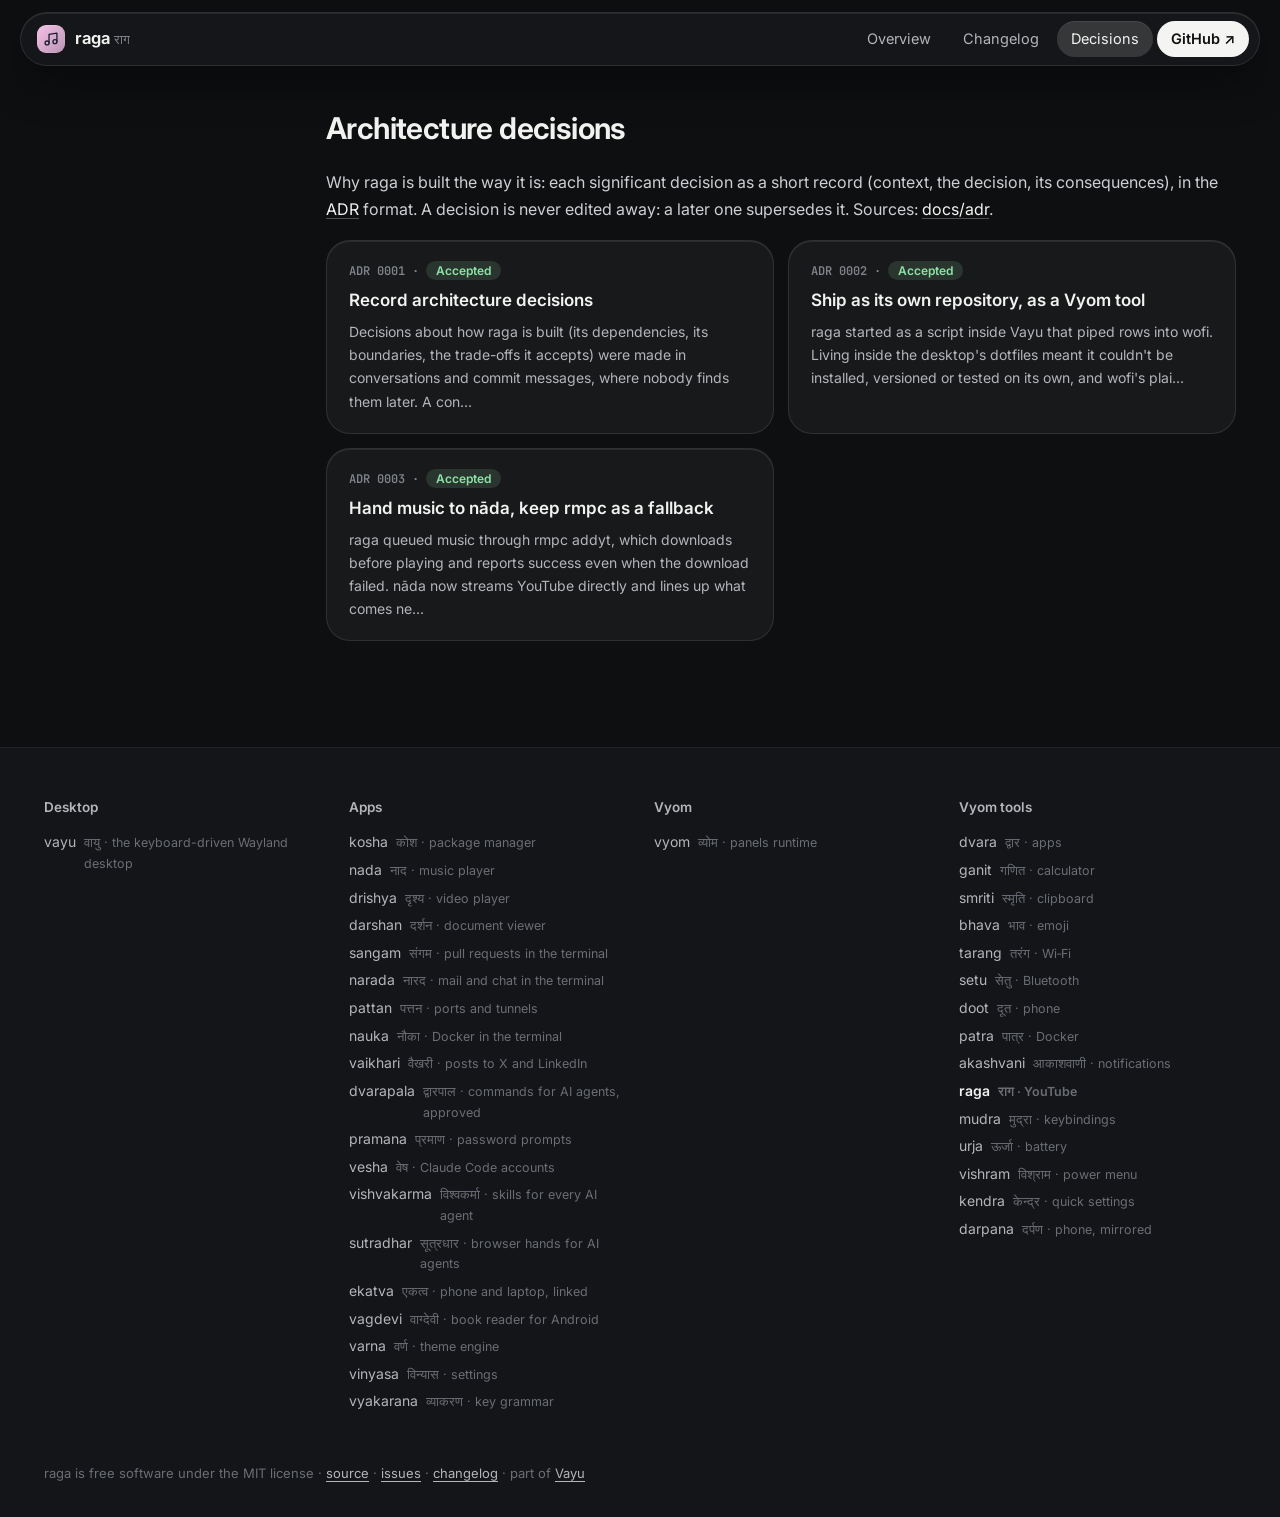
==== commit ed305174: "Spatial look: graphite glass, round shapes, colour only for meaning Co-Authored-By: Claude Opus 5.5 " ====
--- a/docs/adr/index.html
+++ b/docs/adr/index.html
@@ -7,12 +7,12 @@
 <meta name="description" content="Search YouTube and play: music straight into MPD&#x27;s queue (rmpc), or a video in mpv. Thumbnails, durations, channels.">
 <meta property="og:title" content="Decisions · raga">
 <meta property="og:description" content="Search YouTube and play: music straight into MPD&#x27;s queue (rmpc), or a video in mpv. Thumbnails, durations, channels.">
-<meta name="theme-color" content="#11111b">
+<meta name="theme-color" content="#0e0f11">
 <link rel="icon" href="../assets/logo.svg" type="image/svg+xml">
 <link rel="preconnect" href="https://fonts.googleapis.com">
 <link href="https://fonts.googleapis.com/css2?family=Inter:wght@400;500;600;700;800&family=JetBrains+Mono:wght@400;600&display=swap" rel="stylesheet">
 <link rel="stylesheet" href="../assets/site.css">
-<style>:root{--accent:#f5c2e7;--glow:#f5c2e733}</style>
+<style>:root{--tool:#f4b4cc;--glow:#f4b4cc2e}</style>
 </head>
 <body>
 <header class="top"><div class="in">
--- a/docs/assets/site.css
+++ b/docs/assets/site.css
@@ -1,85 +1,100 @@
-:root{--crust:#11111b;--mantle:#181825;--base:#1e1e2e;--s0:#313244;--s1:#45475a;--ov0:#6c7086;--ov1:#7f849c;
---sub0:#a6adc8;--sub1:#bac2de;--text:#cdd6f4;--mauve:#cba6f7;--green:#a6e3a1;--peach:#fab387;--red:#f38ba8;--blue:#89b4fa;
+/* Vayu's Spatial look: graphite glass that floats, very round, colour only
+   where it means something. The near-white accent is where you act (links,
+   the main button); the tool's own colour (--tool) is only its signature:
+   the logo's glow, the shloka's line, the release dots. */
+:root{--crust:#0e0f11;--mantle:#141518;--base:#1b1c20;--s0:#2a2c31;--s1:#3a3c42;--ov0:#6a6d74;--ov1:#80838a;
+--sub0:#b3b5ba;--sub1:#cdcfd3;--text:#f2f2f0;--accent:#f4f4f2;--green:#8ee2a6;--peach:#f7b07d;--red:#ff9389;--blue:#93c4ff;
+--glass:rgba(255,255,255,.045);--rim:rgba(255,255,255,.10);--lit:inset 0 1px 0 rgba(255,255,255,.08);
 --ui:"Inter","Segoe UI",system-ui,sans-serif;--mono:"JetBrains Mono","JetBrainsMono Nerd Font",ui-monospace,monospace}
-*{box-sizing:border-box}html{scroll-behavior:smooth;scroll-padding-top:76px}
+*{box-sizing:border-box}html{scroll-behavior:smooth;scroll-padding-top:96px}
 body{margin:0;background:var(--crust);color:var(--text);font:16px/1.65 var(--ui);-webkit-font-smoothing:antialiased}
-a{color:var(--accent);text-decoration:none}a:hover{text-decoration:underline}
-code{font:.86em var(--mono);background:rgba(255,255,255,.06);border:1px solid rgba(255,255,255,.07);padding:.12em .4em;border-radius:6px;color:var(--sub1)}
+a{color:var(--accent);text-decoration:underline;text-decoration-color:rgba(244,244,242,.28);text-underline-offset:3px}
+a:hover{text-decoration-color:var(--accent)}
+code{font:.86em var(--mono);background:rgba(255,255,255,.07);padding:.14em .45em;border-radius:7px;color:var(--sub1)}
 img{max-width:100%;height:auto}
-/* nav */
-.top{position:sticky;top:0;z-index:20;backdrop-filter:blur(18px) saturate(1.4);-webkit-backdrop-filter:blur(18px) saturate(1.4);
-background:rgba(17,17,27,.72);border-bottom:1px solid rgba(255,255,255,.06)}
-.top .in{max-width:1240px;margin:0 auto;padding:12px 24px;display:flex;align-items:center;gap:22px}
-.brand{display:flex;align-items:center;gap:10px;font-weight:700;font-size:17px;color:var(--text)}
-.brand img{width:30px;height:30px;border-radius:8px}.brand small{font-weight:500;color:var(--ov1);font-size:13px}
+:focus-visible{outline:2px solid var(--accent);outline-offset:3px;border-radius:8px}
+/* nav: a floating glass pill */
+.top{position:sticky;top:12px;z-index:20;padding:0 16px}
+.top .in{max-width:1240px;margin:0 auto;padding:8px 10px 8px 16px;display:flex;align-items:center;gap:22px;
+border-radius:999px;background:rgba(27,28,32,.62);border:1px solid var(--rim);box-shadow:var(--lit),0 18px 40px rgba(0,0,0,.35);
+backdrop-filter:blur(24px) saturate(1.5);-webkit-backdrop-filter:blur(24px) saturate(1.5)}
+.brand{display:flex;align-items:center;gap:10px;font-weight:650;font-size:16.5px;color:var(--text);text-decoration:none}
+.brand img{width:28px;height:28px;border-radius:9px}.brand small{font-weight:500;color:var(--ov1);font-size:13px}
 .top nav{display:flex;gap:4px;margin-left:auto;flex-wrap:wrap}
-.top nav a{color:var(--sub0);padding:6px 12px;border-radius:9px;font-size:14.5px}
-.top nav a:hover,.top nav a.on{background:rgba(255,255,255,.06);color:var(--text);text-decoration:none}
-.top nav a.gh{border:1px solid rgba(255,255,255,.12)}
-/* hero */
-.hero{position:relative;overflow:hidden;border-bottom:1px solid rgba(255,255,255,.05)}
-.hero:before{content:"";position:absolute;inset:-40% -10% auto;height:640px;
-background:radial-gradient(600px 300px at 20% 30%,var(--glow),transparent 70%),radial-gradient(500px 300px at 85% 10%,rgba(137,180,250,.18),transparent 70%);pointer-events:none}
-.hero .in{position:relative;max-width:1240px;margin:0 auto;padding:72px 24px 56px;display:grid;grid-template-columns:minmax(0,1fr) auto;gap:40px;align-items:center}
-.eyebrow{font:600 13px var(--mono);letter-spacing:.14em;text-transform:uppercase;color:var(--accent)}
-.hero h1{font-size:clamp(40px,6vw,64px);line-height:1.04;margin:12px 0 6px;letter-spacing:-.03em}
-.hero .sa{font-size:22px;color:var(--accent);margin-bottom:18px}.hero .sa span{color:var(--ov1)}
-.hero .shloka{margin:0 0 26px;padding-left:16px;border-left:3px solid var(--accent);max-width:720px}.hero .shloka p{margin:0 0 6px;font-size:18px;line-height:1.6;color:var(--text)}.hero .shloka figcaption{font-size:14px;color:var(--sub0)}.hero .shloka cite{color:var(--ov1);font-style:normal;white-space:nowrap}
-.hero p.lead{font-size:19px;color:var(--sub0);max-width:720px;margin:0 0 26px}
+.top nav a{color:var(--sub0);padding:6px 14px;border-radius:999px;font-size:14.5px;text-decoration:none}
+.top nav a:hover{background:rgba(255,255,255,.07);color:var(--text)}
+.top nav a.on{background:rgba(255,255,255,.14);color:var(--text);box-shadow:var(--lit)}
+.top nav a.gh{background:var(--accent);color:var(--crust);font-weight:600}.top nav a.gh:hover{background:#fff}
+/* hero: the tool's light in a dark room */
+.hero{position:relative;overflow:hidden;margin-top:-64px;padding-top:64px}
+.hero:before{content:"";position:absolute;inset:-30% -10% auto;height:720px;
+background:radial-gradient(640px 340px at 18% 32%,var(--glow),transparent 70%),radial-gradient(520px 300px at 86% 8%,rgba(255,255,255,.06),transparent 70%);pointer-events:none}
+.hero .in{position:relative;max-width:1240px;margin:0 auto;padding:84px 24px 60px;display:grid;grid-template-columns:minmax(0,1fr) auto;gap:48px;align-items:center}
+.eyebrow{display:inline-flex;align-items:center;gap:8px;font:500 13.5px var(--ui);color:var(--sub1);padding:5px 13px 5px 11px;border-radius:999px;
+background:var(--glass);border:1px solid var(--rim);box-shadow:var(--lit)}
+.eyebrow:before{content:"";width:7px;height:7px;border-radius:50%;background:var(--tool)}
+.hero h1{font-size:clamp(42px,6vw,68px);line-height:1.02;margin:18px 0 8px;letter-spacing:-.035em;font-weight:700}
+.hero .sa{font-size:22px;color:var(--sub1);margin-bottom:22px}.hero .sa span{color:var(--ov1)}
+.hero .shloka{margin:0 0 28px;padding:16px 20px;border-radius:22px;background:var(--glass);border:1px solid var(--rim);box-shadow:var(--lit),inset 3px 0 0 var(--tool);max-width:720px}
+.hero .shloka p{margin:0 0 6px;font-size:18px;line-height:1.6;color:var(--text)}.hero .shloka figcaption{font-size:14px;color:var(--sub0)}.hero .shloka cite{color:var(--ov1);font-style:normal;white-space:nowrap}
+.hero p.lead{font-size:19px;color:var(--sub0);max-width:680px;margin:0 0 28px}
 .cta{display:flex;gap:10px;flex-wrap:wrap}
-.btn{display:inline-flex;align-items:center;gap:8px;padding:11px 18px;border-radius:12px;font-weight:600;font-size:15px;border:1px solid rgba(255,255,255,.12);color:var(--text);background:rgba(255,255,255,.04)}
-.btn:hover{text-decoration:none;background:rgba(255,255,255,.08)}
-.btn.primary{background:var(--accent);color:var(--crust);border-color:transparent}.btn.primary:hover{filter:brightness(1.06)}
-.hero .logo{width:180px;height:180px;filter:drop-shadow(0 24px 48px var(--glow))}
-.meta{display:flex;gap:18px;flex-wrap:wrap;margin-top:22px;color:var(--ov1);font-size:14px}.meta b{color:var(--sub1);font-weight:600}
+.btn{display:inline-flex;align-items:center;gap:8px;padding:11px 20px;border-radius:999px;font-weight:600;font-size:15px;color:var(--text);
+background:rgba(255,255,255,.07);border:1px solid var(--rim);box-shadow:var(--lit);text-decoration:none}
+.btn:hover{background:rgba(255,255,255,.12)}
+.btn.primary{background:var(--accent);color:var(--crust);border-color:transparent;box-shadow:none}.btn.primary:hover{background:#fff}
+.hero .logo{width:184px;height:184px;filter:drop-shadow(0 28px 56px var(--glow))}
+.meta{display:flex;gap:18px;flex-wrap:wrap;margin-top:24px;color:var(--ov1);font-size:14px}.meta b{color:var(--sub1);font-weight:600}
 /* layout */
-.wrap{max-width:1240px;margin:0 auto;padding:40px 24px 80px;display:grid;grid-template-columns:230px minmax(0,1fr);gap:48px}
-.toc{position:sticky;top:84px;align-self:start;max-height:calc(100vh - 100px);overflow:auto;font-size:14px;padding-right:6px}
-.toc b{display:block;font-size:11.5px;letter-spacing:.12em;text-transform:uppercase;color:var(--ov0);margin:0 0 10px}
-.toc a{display:block;color:var(--sub0);padding:4px 10px;border-left:2px solid var(--s0)}
-.toc a.l3{padding-left:22px;font-size:13px;color:var(--ov1)}
-.toc a:hover,.toc a.on{color:var(--text);border-left-color:var(--accent);text-decoration:none}
+.wrap{max-width:1240px;margin:0 auto;padding:44px 24px 88px;display:grid;grid-template-columns:230px minmax(0,1fr);gap:52px}
+.toc{position:sticky;top:96px;align-self:start;max-height:calc(100vh - 116px);overflow:auto;font-size:14px;padding-right:6px}
+.toc b{display:block;font-size:13px;font-weight:600;color:var(--ov1);margin:0 0 10px 12px}
+.toc a{display:block;color:var(--sub0);padding:5px 12px;border-radius:12px;text-decoration:none}
+.toc a.l3{padding-left:24px;font-size:13px;color:var(--ov1)}
+.toc a:hover{color:var(--text);background:rgba(255,255,255,.04)}
+.toc a.on{color:var(--text);background:rgba(255,255,255,.09);box-shadow:var(--lit)}
 article{min-width:0}
-article h2{font-size:30px;letter-spacing:-.015em;margin:56px 0 14px;padding-top:6px}
+article h2{font-size:30px;letter-spacing:-.02em;margin:60px 0 14px;padding-top:6px;font-weight:650}
 article h2:first-child{margin-top:0}
-article h3{font-size:20px;margin:34px 0 10px}article h4{font-size:16px;margin:24px 0 8px;color:var(--sub1)}
+article h3{font-size:20px;margin:34px 0 10px;font-weight:600}article h4{font-size:16px;margin:24px 0 8px;color:var(--sub1)}
 article p,article li{color:var(--sub1)}
-article .anchor{opacity:0;margin-left:-22px;width:22px;display:inline-block;color:var(--ov0)}
-article h2:hover .anchor,article h3:hover .anchor{opacity:1;text-decoration:none}
+article .anchor{opacity:0;margin-left:-22px;width:22px;display:inline-block;color:var(--ov0);text-decoration:none}
+article h2:hover .anchor,article h3:hover .anchor{opacity:1}
 article ul,article ol{padding-left:22px}article li{margin:5px 0}
-article img{border-radius:14px;border:1px solid rgba(255,255,255,.07)}
+article img{border-radius:22px;border:1px solid var(--rim);box-shadow:0 24px 60px rgba(0,0,0,.35)}
 article p[align=center]{text-align:center}article p[align=center] img{margin:6px 0}
-article blockquote{margin:22px 0;padding:14px 20px;border-left:3px solid var(--accent);background:rgba(255,255,255,.03);border-radius:12px}
-article blockquote p{margin:0;color:var(--sub0);font-style:italic}
-pre.code{position:relative;background:var(--mantle);border:1px solid var(--s0);border-radius:14px;padding:16px 18px;overflow:auto;font:13.5px/1.6 var(--mono);color:var(--sub1)}
-pre.code code{background:none;border:0;padding:0;font-size:inherit;color:inherit}
-pre.code .copy{position:absolute;top:8px;right:8px;font:600 11px var(--ui);padding:4px 9px;border-radius:7px;border:1px solid var(--s1);background:var(--base);color:var(--sub0);cursor:pointer;opacity:0;transition:.15s}
-pre.code:hover .copy{opacity:1}
-.table{overflow:auto;margin:16px 0;border:1px solid var(--s0);border-radius:14px}
+article blockquote{margin:22px 0;padding:16px 22px;background:var(--glass);border:1px solid var(--rim);box-shadow:var(--lit);border-radius:22px}
+article blockquote p{margin:0;color:var(--sub0)}
+pre.code{position:relative;background:rgba(0,0,0,.28);border:1px solid var(--rim);box-shadow:var(--lit);border-radius:20px;padding:18px 20px;overflow:auto;font:13.5px/1.65 var(--mono);color:var(--sub1)}
+pre.code code{background:none;padding:0;font-size:inherit;color:inherit}
+pre.code .copy{position:absolute;top:10px;right:10px;font:600 12px var(--ui);padding:5px 12px;border-radius:999px;border:0;background:rgba(255,255,255,.1);color:var(--text);cursor:pointer;opacity:0;transition:opacity .15s}
+pre.code:hover .copy,pre.code .copy:focus-visible{opacity:1}
+.table{overflow:auto;margin:16px 0;border:1px solid var(--rim);border-radius:20px;background:var(--glass);box-shadow:var(--lit)}
 table{border-collapse:collapse;width:100%;font-size:14.5px}
-th{text-align:left;background:var(--mantle);color:var(--sub1);font-weight:600;padding:10px 14px;border-bottom:1px solid var(--s0)}
-td{padding:9px 14px;border-bottom:1px solid rgba(49,50,68,.6);color:var(--sub1);vertical-align:top}tr:last-child td{border-bottom:0}
+th{text-align:left;color:var(--sub1);font-weight:600;padding:11px 16px;border-bottom:1px solid var(--rim);background:rgba(255,255,255,.03)}
+td{padding:10px 16px;border-bottom:1px solid rgba(255,255,255,.06);color:var(--sub1);vertical-align:top}tr:last-child td{border-bottom:0}
 td code{white-space:nowrap}
 /* changelog */
-.release{position:relative;padding:0 0 8px 28px;border-left:2px solid var(--s0);margin-left:6px}
-.release:before{content:"";position:absolute;left:-7px;top:10px;width:12px;height:12px;border-radius:50%;background:var(--accent);box-shadow:0 0 0 4px var(--crust)}
+.release{position:relative;padding:0 0 10px 30px;border-left:1px solid var(--s1);margin-left:6px}
+.release:before{content:"";position:absolute;left:-6px;top:11px;width:11px;height:11px;border-radius:50%;background:var(--tool);box-shadow:0 0 0 4px var(--crust)}
 .release h2{margin-top:0;font-size:24px}.release h2 .date{font:500 14px var(--mono);color:var(--ov1);margin-left:10px}
-.release .tag{font:600 12px var(--mono);padding:2px 8px;border-radius:7px;background:rgba(255,255,255,.06);color:var(--accent);margin-left:8px;vertical-align:3px}
+.release .tag{font:600 12px var(--mono);padding:2px 10px;border-radius:999px;background:rgba(255,255,255,.08);color:var(--text);margin-left:8px;vertical-align:3px}
 /* adr */
 .cards{display:grid;grid-template-columns:repeat(auto-fill,minmax(300px,1fr));gap:14px;margin:18px 0}
-.card{display:block;background:var(--mantle);border:1px solid var(--s0);border-radius:16px;padding:18px 20px;color:var(--text)}
-.card:hover{border-color:var(--accent);text-decoration:none;transform:translateY(-1px)}
-.card .n{font:600 12px var(--mono);color:var(--accent)}.card h3{margin:6px 0 6px;font-size:17px}.card p{margin:0;color:var(--sub0);font-size:14px}
-.status{display:inline-block;font:600 11px var(--mono);padding:2px 8px;border-radius:7px;background:rgba(166,227,161,.14);color:var(--green);text-transform:uppercase;letter-spacing:.06em}
-.status.superseded,.status.deprecated{background:rgba(250,179,135,.14);color:var(--peach)}.status.proposed{background:rgba(137,180,250,.14);color:var(--blue)}
+.card{display:block;background:var(--glass);border:1px solid var(--rim);box-shadow:var(--lit);border-radius:24px;padding:20px 22px;color:var(--text);text-decoration:none;transition:background .15s,border-color .15s}
+.card:hover{background:rgba(255,255,255,.075);border-color:rgba(255,255,255,.2)}
+.card .n{font:600 12px var(--mono);color:var(--ov1)}.card h3{margin:6px 0 6px;font-size:17px}.card p{margin:0;color:var(--sub0);font-size:14px}
+.status{display:inline-block;font:600 12px var(--ui);padding:2px 10px;border-radius:999px;background:rgba(142,226,166,.14);color:var(--green)}
+.status.superseded,.status.deprecated{background:rgba(247,176,125,.14);color:var(--peach)}.status.proposed{background:rgba(147,196,255,.14);color:var(--blue)}
 /* footer */
 footer{border-top:1px solid rgba(255,255,255,.06);background:var(--mantle)}
-footer .in{max-width:1240px;margin:0 auto;padding:44px 24px;display:grid;grid-template-columns:repeat(auto-fit,minmax(200px,1fr));gap:28px}
-footer h4{margin:0 0 10px;font-size:12px;letter-spacing:.12em;text-transform:uppercase;color:var(--ov0)}
-footer a{display:flex;gap:8px;align-items:baseline;color:var(--sub0);font-size:14px;padding:2px 0}footer a span{color:var(--ov0);font-size:12.5px}
-footer a.me{color:var(--accent)}
-footer .bottom{max-width:1240px;margin:0 auto;padding:0 24px 30px;color:var(--ov0);font-size:13px}
-footer .bottom a{display:inline;padding:0;font-size:13px}
-@media(max-width:900px){.wrap{grid-template-columns:1fr}.toc{display:none}.hero .in{grid-template-columns:1fr}.hero .logo{width:110px;height:110px;order:-1}
-.top nav a:not(.gh){padding:6px 8px}}
-@media(max-width:560px){.top nav a.hide{display:none}.hero .in{padding:44px 16px 36px}.wrap{padding:28px 16px 60px}}+footer .in{max-width:1240px;margin:0 auto;padding:48px 24px;display:grid;grid-template-columns:repeat(auto-fit,minmax(200px,1fr));gap:28px}
+footer h4{margin:0 0 10px;font-size:13.5px;font-weight:600;color:var(--sub0)}
+footer a{display:flex;gap:8px;align-items:baseline;color:var(--sub0);font-size:14px;padding:2px 0;text-decoration:none}footer a:hover{color:var(--text)}footer a span{color:var(--ov0);font-size:12.5px}
+footer a.me{color:var(--text);font-weight:600}
+footer .bottom{max-width:1240px;margin:0 auto;padding:0 24px 32px;color:var(--ov0);font-size:13px}
+footer .bottom a{display:inline;padding:0;font-size:13px;text-decoration:underline}
+@media(max-width:900px){.wrap{grid-template-columns:1fr}.toc{display:none}.hero .in{grid-template-columns:1fr}.hero .logo{width:112px;height:112px;order:-1}
+.top nav a:not(.gh){padding:6px 9px}}
+@media(max-width:560px){.top{padding:0 10px}.top .in{gap:10px;padding-left:12px}.brand small{display:none}.top nav a.hide{display:none}.hero .in{padding:52px 16px 36px}.wrap{padding:28px 16px 64px}}
+@media(prefers-reduced-motion:reduce){html{scroll-behavior:auto}*{transition:none!important}}
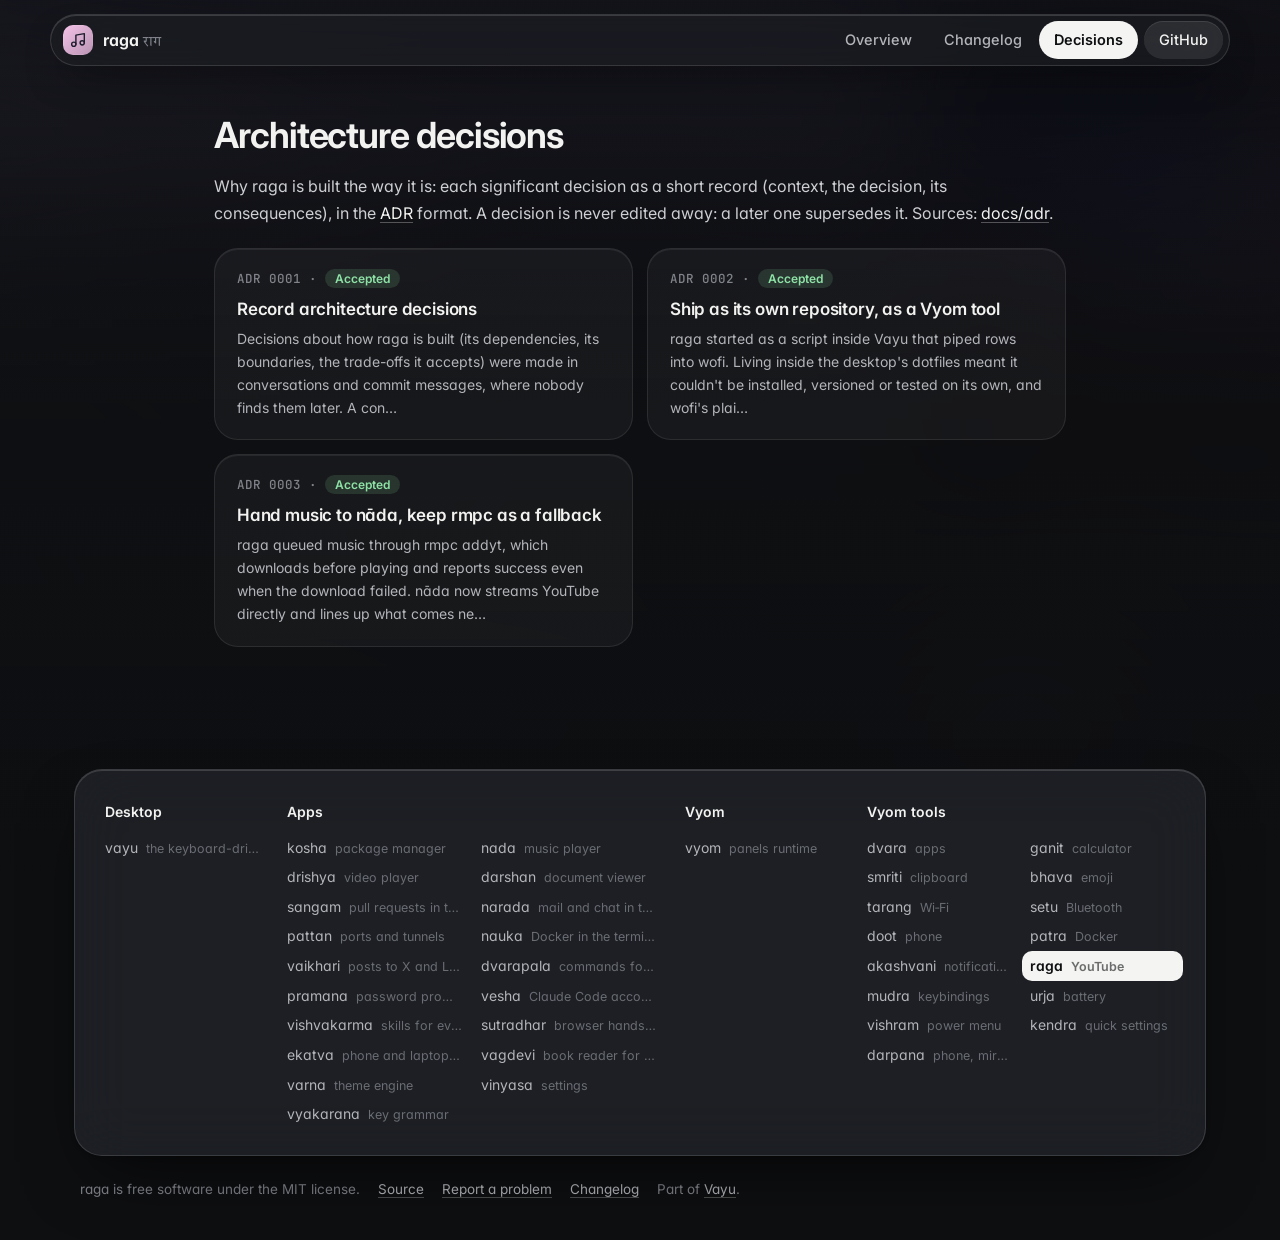
==== commit 744bf9e7: "Website: closer to Vayu's own Spatial site The tool's screenshot blurred behind the page, a centred " ====
--- a/docs/adr/index.html
+++ b/docs/adr/index.html
@@ -10,23 +10,25 @@
 <meta name="theme-color" content="#0e0f11">
 <link rel="icon" href="../assets/logo.svg" type="image/svg+xml">
 <link rel="preconnect" href="https://fonts.googleapis.com">
-<link href="https://fonts.googleapis.com/css2?family=Inter:wght@400;500;600;700;800&family=JetBrains+Mono:wght@400;600&display=swap" rel="stylesheet">
+<link rel="preconnect" href="https://fonts.gstatic.com" crossorigin>
+<link href="https://fonts.googleapis.com/css2?family=Inter:wght@400;500;600;700&family=JetBrains+Mono:wght@400;500;600&family=Tiro+Devanagari+Sanskrit&display=swap" rel="stylesheet">
 <link rel="stylesheet" href="../assets/site.css">
-<style>:root{--tool:#f4b4cc;--glow:#f4b4cc2e}</style>
+<style>:root{--tool:#f4b4cc}.backdrop:before{background-image:url("../assets/screenshots/raga.png")}</style>
 </head>
-<body>
+<body class="sub">
+<div class="backdrop" aria-hidden="true"></div>
 <header class="top"><div class="in">
 <a class="brand" href="../index.html"><img src="../assets/logo.svg" alt=""><span>raga <small>राग</small></span></a>
-<nav><a href="../index.html" class="">Overview</a><a href="../changelog.html" class="">Changelog</a><a href="../adr/index.html" class="on hide">Decisions</a><a class="gh" href="https://github.com/Theyashsawarkar/raga">GitHub ↗</a></nav></div></header>
+<nav><a href="../index.html" class="">Overview</a><a href="../changelog.html" class="">Changelog</a><a href="../adr/index.html" class="on hide">Decisions</a><a class="gh" href="https://github.com/Theyashsawarkar/raga">GitHub</a></nav></div></header>
 
-<div class="wrap"><aside class="toc"></aside><article>
+<div class="wrap solo"><article>
 <h2>Architecture decisions</h2><p>Why raga is built the way it is: each significant decision as a short record (context, the decision, its consequences), in the <a href="https://cognitect.com/blog/2011/11/15/documenting-architecture-decisions">ADR</a> format. A decision is never edited away: a later one supersedes it. Sources: <a href="https://github.com/Theyashsawarkar/raga/tree/main/docs/adr">docs/adr</a>.</p><div class="cards"><a class="card" href="0001-record-architecture-decisions.html"><div class="n">ADR 0001 · <span class="status accepted">Accepted</span></div><h3>Record architecture decisions</h3><p>Decisions about how raga is built (its dependencies, its boundaries, the trade-offs it accepts) were made in conversations and commit messages, where nobody finds them later. A con…</p></a><a class="card" href="0002-own-repository-as-a-vyom-tool.html"><div class="n">ADR 0002 · <span class="status accepted">Accepted</span></div><h3>Ship as its own repository, as a Vyom tool</h3><p>raga started as a script inside Vayu that piped rows into wofi. Living inside the desktop&#x27;s dotfiles meant it couldn&#x27;t be installed, versioned or tested on its own, and wofi&#x27;s plai…</p></a><a class="card" href="0003-play-music-in-nada.html"><div class="n">ADR 0003 · <span class="status accepted">Accepted</span></div><h3>Hand music to nāda, keep rmpc as a fallback</h3><p>raga queued music through rmpc addyt, which downloads before playing and reports success even when the download failed. nāda now streams YouTube directly and lines up what comes ne…</p></a></div>
 </article></div>
-<footer><div class="in"><div><h4>Desktop</h4><a href="https://vayu.theyashsawarkar.dev/" class="">vayu <span>वायु · the keyboard-driven Wayland desktop</span></a></div><div><h4>Apps</h4><a href="https://kosha.theyashsawarkar.dev/" class="">kosha <span>कोश · package manager</span></a><a href="https://nada.theyashsawarkar.dev/" class="">nada <span>नाद · music player</span></a><a href="https://drishya.theyashsawarkar.dev/" class="">drishya <span>दृश्य · video player</span></a><a href="https://darshan.theyashsawarkar.dev/" class="">darshan <span>दर्शन · document viewer</span></a><a href="https://sangam.theyashsawarkar.dev/" class="">sangam <span>संगम · pull requests in the terminal</span></a><a href="https://narada.theyashsawarkar.dev/" class="">narada <span>नारद · mail and chat in the terminal</span></a><a href="https://pattan.theyashsawarkar.dev/" class="">pattan <span>पत्तन · ports and tunnels</span></a><a href="https://nauka.theyashsawarkar.dev/" class="">nauka <span>नौका · Docker in the terminal</span></a><a href="https://vaikhari.theyashsawarkar.dev/" class="">vaikhari <span>वैखरी · posts to X and LinkedIn</span></a><a href="https://dvarapala.theyashsawarkar.dev/" class="">dvarapala <span>द्वारपाल · commands for AI agents, approved</span></a><a href="https://pramana.theyashsawarkar.dev/" class="">pramana <span>प्रमाण · password prompts</span></a><a href="https://vesha.theyashsawarkar.dev/" class="">vesha <span>वेष · Claude Code accounts</span></a><a href="https://vishvakarma.theyashsawarkar.dev/" class="">vishvakarma <span>विश्वकर्मा · skills for every AI agent</span></a><a href="https://sutradhar.theyashsawarkar.dev/" class="">sutradhar <span>सूत्रधार · browser hands for AI agents</span></a><a href="https://ekatva.theyashsawarkar.dev/" class="">ekatva <span>एकत्व · phone and laptop, linked</span></a><a href="https://vagdevi.theyashsawarkar.dev/" class="">vagdevi <span>वाग्देवी · book reader for Android</span></a><a href="https://varna.theyashsawarkar.dev/" class="">varna <span>वर्ण · theme engine</span></a><a href="https://vinyasa.theyashsawarkar.dev/" class="">vinyasa <span>विन्यास · settings</span></a><a href="https://vyakarana.theyashsawarkar.dev/" class="">vyakarana <span>व्याकरण · key grammar</span></a></div><div><h4>Vyom</h4><a href="https://vyom.theyashsawarkar.dev/" class="">vyom <span>व्योम · panels runtime</span></a></div><div><h4>Vyom tools</h4><a href="https://dvara.theyashsawarkar.dev/" class="">dvara <span>द्वार · apps</span></a><a href="https://ganit.theyashsawarkar.dev/" class="">ganit <span>गणित · calculator</span></a><a href="https://smriti.theyashsawarkar.dev/" class="">smriti <span>स्मृति · clipboard</span></a><a href="https://bhava.theyashsawarkar.dev/" class="">bhava <span>भाव · emoji</span></a><a href="https://tarang.theyashsawarkar.dev/" class="">tarang <span>तरंग · Wi‑Fi</span></a><a href="https://setu.theyashsawarkar.dev/" class="">setu <span>सेतु · Bluetooth</span></a><a href="https://doot.theyashsawarkar.dev/" class="">doot <span>दूत · phone</span></a><a href="https://patra.theyashsawarkar.dev/" class="">patra <span>पात्र · Docker</span></a><a href="https://akashvani.theyashsawarkar.dev/" class="">akashvani <span>आकाशवाणी · notifications</span></a><a href="https://raga.theyashsawarkar.dev/" class="me">raga <span>राग · YouTube</span></a><a href="https://mudra.theyashsawarkar.dev/" class="">mudra <span>मुद्रा · keybindings</span></a><a href="https://urja.theyashsawarkar.dev/" class="">urja <span>ऊर्जा · battery</span></a><a href="https://vishram.theyashsawarkar.dev/" class="">vishram <span>विश्राम · power menu</span></a><a href="https://kendra.theyashsawarkar.dev/" class="">kendra <span>केन्द्र · quick settings</span></a><a href="https://darpana.theyashsawarkar.dev/" class="">darpana <span>दर्पण · phone, mirrored</span></a></div></div>
-<div class="bottom">raga is free software under the MIT license · <a href="https://github.com/Theyashsawarkar/raga">source</a> · <a href="https://github.com/Theyashsawarkar/raga/issues">issues</a> · <a href="../changelog.html">changelog</a> · part of <a href="https://vayu.theyashsawarkar.dev/">Vayu</a></div></footer>
+<footer><div class="in glass"><div class=""><h4>Desktop</h4><div class="list"><a href="https://vayu.theyashsawarkar.dev/" class="">vayu <span>the keyboard-driven Wayland desktop</span></a></div></div><div class="g2"><h4>Apps</h4><div class="list"><a href="https://kosha.theyashsawarkar.dev/" class="">kosha <span>package manager</span></a><a href="https://nada.theyashsawarkar.dev/" class="">nada <span>music player</span></a><a href="https://drishya.theyashsawarkar.dev/" class="">drishya <span>video player</span></a><a href="https://darshan.theyashsawarkar.dev/" class="">darshan <span>document viewer</span></a><a href="https://sangam.theyashsawarkar.dev/" class="">sangam <span>pull requests in the terminal</span></a><a href="https://narada.theyashsawarkar.dev/" class="">narada <span>mail and chat in the terminal</span></a><a href="https://pattan.theyashsawarkar.dev/" class="">pattan <span>ports and tunnels</span></a><a href="https://nauka.theyashsawarkar.dev/" class="">nauka <span>Docker in the terminal</span></a><a href="https://vaikhari.theyashsawarkar.dev/" class="">vaikhari <span>posts to X and LinkedIn</span></a><a href="https://dvarapala.theyashsawarkar.dev/" class="">dvarapala <span>commands for AI agents, approved</span></a><a href="https://pramana.theyashsawarkar.dev/" class="">pramana <span>password prompts</span></a><a href="https://vesha.theyashsawarkar.dev/" class="">vesha <span>Claude Code accounts</span></a><a href="https://vishvakarma.theyashsawarkar.dev/" class="">vishvakarma <span>skills for every AI agent</span></a><a href="https://sutradhar.theyashsawarkar.dev/" class="">sutradhar <span>browser hands for AI agents</span></a><a href="https://ekatva.theyashsawarkar.dev/" class="">ekatva <span>phone and laptop, linked</span></a><a href="https://vagdevi.theyashsawarkar.dev/" class="">vagdevi <span>book reader for Android</span></a><a href="https://varna.theyashsawarkar.dev/" class="">varna <span>theme engine</span></a><a href="https://vinyasa.theyashsawarkar.dev/" class="">vinyasa <span>settings</span></a><a href="https://vyakarana.theyashsawarkar.dev/" class="">vyakarana <span>key grammar</span></a></div></div><div class=""><h4>Vyom</h4><div class="list"><a href="https://vyom.theyashsawarkar.dev/" class="">vyom <span>panels runtime</span></a></div></div><div class="g2"><h4>Vyom tools</h4><div class="list"><a href="https://dvara.theyashsawarkar.dev/" class="">dvara <span>apps</span></a><a href="https://ganit.theyashsawarkar.dev/" class="">ganit <span>calculator</span></a><a href="https://smriti.theyashsawarkar.dev/" class="">smriti <span>clipboard</span></a><a href="https://bhava.theyashsawarkar.dev/" class="">bhava <span>emoji</span></a><a href="https://tarang.theyashsawarkar.dev/" class="">tarang <span>Wi‑Fi</span></a><a href="https://setu.theyashsawarkar.dev/" class="">setu <span>Bluetooth</span></a><a href="https://doot.theyashsawarkar.dev/" class="">doot <span>phone</span></a><a href="https://patra.theyashsawarkar.dev/" class="">patra <span>Docker</span></a><a href="https://akashvani.theyashsawarkar.dev/" class="">akashvani <span>notifications</span></a><a href="https://raga.theyashsawarkar.dev/" class="me" aria-current="page">raga <span>YouTube</span></a><a href="https://mudra.theyashsawarkar.dev/" class="">mudra <span>keybindings</span></a><a href="https://urja.theyashsawarkar.dev/" class="">urja <span>battery</span></a><a href="https://vishram.theyashsawarkar.dev/" class="">vishram <span>power menu</span></a><a href="https://kendra.theyashsawarkar.dev/" class="">kendra <span>quick settings</span></a><a href="https://darpana.theyashsawarkar.dev/" class="">darpana <span>phone, mirrored</span></a></div></div></div>
+<div class="bottom"><span>raga is free software under the MIT license.</span><a href="https://github.com/Theyashsawarkar/raga">Source</a><a href="https://github.com/Theyashsawarkar/raga/issues">Report a problem</a><a href="../changelog.html">Changelog</a><span>Part of <a href="https://vayu.theyashsawarkar.dev/">Vayu</a>.</span></div></footer>
 <script>
-document.querySelectorAll('pre.code').forEach(p=>{const b=document.createElement('button');b.className='copy';b.textContent='Copy';
-b.onclick=()=>{navigator.clipboard.writeText(p.innerText.replace(/^Copy/,'')).then(()=>{b.textContent='Copied';setTimeout(()=>b.textContent='Copy',1200)})};p.appendChild(b)});
+document.querySelectorAll('pre.code').forEach(p=>{const b=document.createElement('button');b.className='copy';b.type='button';b.textContent='Copy';
+b.onclick=()=>{navigator.clipboard.writeText(p.querySelector('code').innerText).then(()=>{b.textContent='Copied';b.classList.add('done');setTimeout(()=>{b.textContent='Copy';b.classList.remove('done')},1400)})};p.appendChild(b)});
 const links=[...document.querySelectorAll('.toc a')];if(links.length){const hs=links.map(a=>document.getElementById(a.hash.slice(1))).filter(Boolean);
 const on=()=>{let cur=hs[0];for(const h of hs){if(h.getBoundingClientRect().top<120)cur=h}links.forEach(a=>a.classList.toggle('on',cur&&a.hash==='#'+cur.id))};
 addEventListener('scroll',on,{passive:true});on()}
--- a/docs/assets/site.css
+++ b/docs/assets/site.css
@@ -1,100 +1,131 @@
-/* Vayu's Spatial look: graphite glass that floats, very round, colour only
-   where it means something. The near-white accent is where you act (links,
-   the main button); the tool's own colour (--tool) is only its signature:
-   the logo's glow, the shloka's line, the release dots. */
+/* Vayu's Spatial look (the same as vayu.theyashsawarkar.dev): graphite
+   glass floating over the tool's own screenshot, blurred far out of focus;
+   very round; where you are is a near-white pill or brighter glass; no
+   glows; colour only where it means something. The tool's own colour
+   (--tool) is only its signature: the release dots. */
 :root{--crust:#0e0f11;--mantle:#141518;--base:#1b1c20;--s0:#2a2c31;--s1:#3a3c42;--ov0:#6a6d74;--ov1:#80838a;
---sub0:#b3b5ba;--sub1:#cdcfd3;--text:#f2f2f0;--accent:#f4f4f2;--green:#8ee2a6;--peach:#f7b07d;--red:#ff9389;--blue:#93c4ff;
---glass:rgba(255,255,255,.045);--rim:rgba(255,255,255,.10);--lit:inset 0 1px 0 rgba(255,255,255,.08);
---ui:"Inter","Segoe UI",system-ui,sans-serif;--mono:"JetBrains Mono","JetBrainsMono Nerd Font",ui-monospace,monospace}
+--sub0:#b3b5ba;--sub1:#cdcfd3;--text:#f2f2f0;--accent:#f4f4f2;--green:#8ee2a6;--peach:#f7b07d;--red:#ff9389;--blue:#93c4ff;--yellow:#f3d47f;
+--glass:rgba(52,54,60,.44);--hi:rgba(255,255,255,.09);--rim:rgba(255,255,255,.13);--lit:inset 0 1px 0 rgba(255,255,255,.15);
+--float:0 30px 70px -24px rgba(0,0,0,.7),0 2px 6px rgba(0,0,0,.25);--blur:blur(28px) saturate(160%);
+--ui:"Inter","Adwaita Sans",system-ui,sans-serif;--mono:"JetBrains Mono","JetBrainsMono Nerd Font",ui-monospace,monospace;
+--sa:"Tiro Devanagari Sanskrit","Noto Serif Devanagari",serif;color-scheme:dark}
 *{box-sizing:border-box}html{scroll-behavior:smooth;scroll-padding-top:96px}
-body{margin:0;background:var(--crust);color:var(--text);font:16px/1.65 var(--ui);-webkit-font-smoothing:antialiased}
-a{color:var(--accent);text-decoration:underline;text-decoration-color:rgba(244,244,242,.28);text-underline-offset:3px}
-a:hover{text-decoration-color:var(--accent)}
+body{margin:0;min-height:100vh;background:var(--crust);color:var(--text);font:16px/1.65 var(--ui);-webkit-font-smoothing:antialiased;font-feature-settings:"cv11","ss01"}
+/* the backdrop: the tool's screenshot, out of focus, fading to graphite */
+.backdrop{position:fixed;inset:0;z-index:-1;overflow:hidden;pointer-events:none}
+.backdrop:before{content:"";position:absolute;inset:-12%;background:center/cover no-repeat;filter:blur(64px) saturate(1.25) brightness(.62);transform:translateZ(0)}
+.backdrop:after{content:"";position:absolute;inset:0;background:linear-gradient(to bottom,rgba(14,15,17,.25),rgba(14,15,17,.8) 60%,var(--crust))}
+.backdrop.none:before{background:radial-gradient(60% 50% at 50% 0%,color-mix(in srgb,var(--tool) 22%,transparent),transparent 70%);filter:none}
+.sub .backdrop:after{background:linear-gradient(to bottom,rgba(14,15,17,.55),rgba(14,15,17,.93) 45%,var(--crust))}
+a{color:var(--accent);text-decoration:underline;text-decoration-color:rgba(244,244,242,.3);text-underline-offset:3px}
+a:hover{text-decoration-color:currentColor}
 code{font:.86em var(--mono);background:rgba(255,255,255,.07);padding:.14em .45em;border-radius:7px;color:var(--sub1)}
+kbd{display:inline-block;min-width:1.7em;padding:.05em .45em;font:500 .8em/1.6 var(--mono);text-align:center;color:var(--text);background:rgba(255,255,255,.08);border:1px solid rgba(255,255,255,.14);border-bottom-width:2px;border-radius:8px}
 img{max-width:100%;height:auto}
-:focus-visible{outline:2px solid var(--accent);outline-offset:3px;border-radius:8px}
-/* nav: a floating glass pill */
-.top{position:sticky;top:12px;z-index:20;padding:0 16px}
-.top .in{max-width:1240px;margin:0 auto;padding:8px 10px 8px 16px;display:flex;align-items:center;gap:22px;
-border-radius:999px;background:rgba(27,28,32,.62);border:1px solid var(--rim);box-shadow:var(--lit),0 18px 40px rgba(0,0,0,.35);
-backdrop-filter:blur(24px) saturate(1.5);-webkit-backdrop-filter:blur(24px) saturate(1.5)}
-.brand{display:flex;align-items:center;gap:10px;font-weight:650;font-size:16.5px;color:var(--text);text-decoration:none}
-.brand img{width:28px;height:28px;border-radius:9px}.brand small{font-weight:500;color:var(--ov1);font-size:13px}
-.top nav{display:flex;gap:4px;margin-left:auto;flex-wrap:wrap}
-.top nav a{color:var(--sub0);padding:6px 14px;border-radius:999px;font-size:14.5px;text-decoration:none}
-.top nav a:hover{background:rgba(255,255,255,.07);color:var(--text)}
-.top nav a.on{background:rgba(255,255,255,.14);color:var(--text);box-shadow:var(--lit)}
-.top nav a.gh{background:var(--accent);color:var(--crust);font-weight:600}.top nav a.gh:hover{background:#fff}
-/* hero: the tool's light in a dark room */
-.hero{position:relative;overflow:hidden;margin-top:-64px;padding-top:64px}
-.hero:before{content:"";position:absolute;inset:-30% -10% auto;height:720px;
-background:radial-gradient(640px 340px at 18% 32%,var(--glow),transparent 70%),radial-gradient(520px 300px at 86% 8%,rgba(255,255,255,.06),transparent 70%);pointer-events:none}
-.hero .in{position:relative;max-width:1240px;margin:0 auto;padding:84px 24px 60px;display:grid;grid-template-columns:minmax(0,1fr) auto;gap:48px;align-items:center}
-.eyebrow{display:inline-flex;align-items:center;gap:8px;font:500 13.5px var(--ui);color:var(--sub1);padding:5px 13px 5px 11px;border-radius:999px;
-background:var(--glass);border:1px solid var(--rim);box-shadow:var(--lit)}
-.eyebrow:before{content:"";width:7px;height:7px;border-radius:50%;background:var(--tool)}
-.hero h1{font-size:clamp(42px,6vw,68px);line-height:1.02;margin:18px 0 8px;letter-spacing:-.035em;font-weight:700}
-.hero .sa{font-size:22px;color:var(--sub1);margin-bottom:22px}.hero .sa span{color:var(--ov1)}
-.hero .shloka{margin:0 0 28px;padding:16px 20px;border-radius:22px;background:var(--glass);border:1px solid var(--rim);box-shadow:var(--lit),inset 3px 0 0 var(--tool);max-width:720px}
-.hero .shloka p{margin:0 0 6px;font-size:18px;line-height:1.6;color:var(--text)}.hero .shloka figcaption{font-size:14px;color:var(--sub0)}.hero .shloka cite{color:var(--ov1);font-style:normal;white-space:nowrap}
-.hero p.lead{font-size:19px;color:var(--sub0);max-width:680px;margin:0 0 28px}
-.cta{display:flex;gap:10px;flex-wrap:wrap}
-.btn{display:inline-flex;align-items:center;gap:8px;padding:11px 20px;border-radius:999px;font-weight:600;font-size:15px;color:var(--text);
-background:rgba(255,255,255,.07);border:1px solid var(--rim);box-shadow:var(--lit);text-decoration:none}
-.btn:hover{background:rgba(255,255,255,.12)}
-.btn.primary{background:var(--accent);color:var(--crust);border-color:transparent;box-shadow:none}.btn.primary:hover{background:#fff}
-.hero .logo{width:184px;height:184px;filter:drop-shadow(0 28px 56px var(--glow))}
-.meta{display:flex;gap:18px;flex-wrap:wrap;margin-top:24px;color:var(--ov1);font-size:14px}.meta b{color:var(--sub1);font-weight:600}
-/* layout */
-.wrap{max-width:1240px;margin:0 auto;padding:44px 24px 88px;display:grid;grid-template-columns:230px minmax(0,1fr);gap:52px}
-.toc{position:sticky;top:96px;align-self:start;max-height:calc(100vh - 116px);overflow:auto;font-size:14px;padding-right:6px}
-.toc b{display:block;font-size:13px;font-weight:600;color:var(--ov1);margin:0 0 10px 12px}
-.toc a{display:block;color:var(--sub0);padding:5px 12px;border-radius:12px;text-decoration:none}
-.toc a.l3{padding-left:24px;font-size:13px;color:var(--ov1)}
-.toc a:hover{color:var(--text);background:rgba(255,255,255,.04)}
-.toc a.on{color:var(--text);background:rgba(255,255,255,.09);box-shadow:var(--lit)}
-article{min-width:0}
-article h2{font-size:30px;letter-spacing:-.02em;margin:60px 0 14px;padding-top:6px;font-weight:650}
-article h2:first-child{margin-top:0}
-article h3{font-size:20px;margin:34px 0 10px;font-weight:600}article h4{font-size:16px;margin:24px 0 8px;color:var(--sub1)}
-article p,article li{color:var(--sub1)}
+:focus-visible{outline:2px solid var(--accent);outline-offset:3px;border-radius:10px}
+.glass{background:var(--glass);-webkit-backdrop-filter:var(--blur);backdrop-filter:var(--blur);border:1px solid var(--rim);box-shadow:var(--lit),var(--float)}
+/* nav: a floating glass capsule; the page you're on is the near-white pill */
+.top{position:sticky;top:0;z-index:20;padding:14px 24px 0}
+.top .in{max-width:1180px;margin:0 auto;padding:6px 6px 6px 10px;display:flex;align-items:center;gap:18px;border-radius:999px;
+background:rgba(30,31,35,.62);-webkit-backdrop-filter:var(--blur);backdrop-filter:var(--blur);border:1px solid var(--rim);box-shadow:var(--lit),0 18px 40px -18px rgba(0,0,0,.7)}
+.brand{display:flex;align-items:center;gap:10px;font-weight:650;font-size:16px;color:var(--text);text-decoration:none;padding:2px 6px 2px 2px;border-radius:999px}
+.brand img{width:30px;height:30px;border-radius:10px}.brand small{font:400 14px var(--sa);color:var(--ov1)}
+.top nav{display:flex;gap:2px;margin-left:auto}
+.top nav a{color:var(--sub0);padding:7px 15px;border-radius:999px;font-size:14.5px;font-weight:500;text-decoration:none;white-space:nowrap;transition:background-color .15s,color .15s}
+.top nav a:hover{background:rgba(255,255,255,.08);color:var(--text)}
+.top nav a.on{background:var(--accent);color:var(--crust);font-weight:600}
+.top nav a.gh{color:var(--text);background:rgba(255,255,255,.09);box-shadow:inset 0 1px 0 rgba(255,255,255,.1);margin-left:4px}.top nav a.gh:hover{background:rgba(255,255,255,.15)}
+/* hero: the logo, the name, the verse, then the tool itself */
+.hero{max-width:860px;margin:0 auto;padding:76px 24px 0;text-align:center}
+.hero .logo{width:104px;height:104px;border-radius:28px;box-shadow:0 26px 50px -18px rgba(0,0,0,.8),0 0 0 1px rgba(255,255,255,.08)}
+.hero h1{font-size:clamp(46px,7vw,76px);line-height:1;margin:26px 0 10px;letter-spacing:-.04em;font-weight:700}
+.hero .sa{font-size:16px;color:var(--sub0)}.hero .sa b{font:400 21px var(--sa);color:var(--sub1);margin-right:6px}.hero .sa i{font-style:normal;color:var(--ov1)}
+.hero p.lead{font-size:19.5px;line-height:1.55;color:var(--sub1);max-width:34em;margin:22px auto 0;text-wrap:pretty}
+.hero .shloka{margin:34px auto 0;max-width:600px}
+.hero .shloka p{margin:0;font:400 21px/1.55 var(--sa);color:var(--text)}
+.hero .shloka figcaption{margin-top:10px;font-size:14.5px;color:var(--sub0);text-wrap:pretty}.hero .shloka cite{display:block;margin-top:2px;color:var(--ov1);font-style:normal;font-size:13px}
+.cta{display:flex;gap:10px;flex-wrap:wrap;justify-content:center;margin-top:32px}
+.btn{display:inline-flex;align-items:center;gap:8px;padding:12px 22px;border-radius:999px;font-weight:600;font-size:15px;color:var(--text);
+background:rgba(255,255,255,.08);border:1px solid var(--rim);box-shadow:var(--lit);-webkit-backdrop-filter:var(--blur);backdrop-filter:var(--blur);text-decoration:none;transition:background-color .15s}
+.btn:hover{background:rgba(255,255,255,.14)}
+.btn.primary{background:var(--accent);color:var(--crust);border-color:transparent;box-shadow:0 10px 30px -12px rgba(0,0,0,.6)}.btn.primary:hover{background:#fff}
+.meta{display:flex;gap:6px;flex-wrap:wrap;justify-content:center;margin-top:20px;font-size:13.5px;color:var(--ov1)}
+.meta span{padding:4px 12px;border-radius:999px;border:1px solid rgba(255,255,255,.09)}.meta b{color:var(--sub1);font-weight:600}
+.shot{max-width:1180px;margin:56px auto 0;padding:0 24px;display:flex;gap:22px;justify-content:center;align-items:flex-start}
+.shot img{display:block;border-radius:26px;border:1px solid var(--rim);background:var(--base);box-shadow:0 0 0 6px rgba(255,255,255,.04),0 50px 110px -30px rgba(0,0,0,.85)}
+.shot.many img{flex:1 1 0;min-width:0;max-width:300px;border-radius:30px}
+.shot figcaption{display:none}
+/* layout: a glass "On this page" panel beside the article */
+.wrap{max-width:1180px;margin:0 auto;padding:72px 24px 40px;display:grid;grid-template-columns:240px minmax(0,1fr);gap:56px}
+.sub .wrap{padding-top:48px}
+.wrap.solo{grid-template-columns:minmax(0,1fr);max-width:900px}.wrap.solo article{max-width:none}
+.adrmeta+h2{border-top:0;padding-top:0;margin-top:10px;font-size:36px;letter-spacing:-.03em}
+article>h2:first-child{font-size:36px;letter-spacing:-.03em}
+.toc{position:sticky;top:92px;align-self:start;max-height:calc(100vh - 112px);overflow:auto;scrollbar-width:thin;scrollbar-color:rgba(255,255,255,.15) transparent;
+padding:14px 8px 10px;border-radius:24px;background:rgba(30,31,35,.6);-webkit-backdrop-filter:var(--blur);backdrop-filter:var(--blur);border:1px solid var(--rim);box-shadow:var(--lit),0 24px 50px -24px rgba(0,0,0,.7)}
+.toc:empty{display:none}
+.toc b{display:block;font-size:13px;font-weight:600;color:var(--ov1);margin:0 12px 6px}
+.toc a{display:block;color:var(--sub0);padding:6px 12px;border-radius:14px;font-size:13.5px;line-height:1.4;text-decoration:none;transition:background-color .15s,color .15s}
+.toc a.l3{padding:4px 12px 4px 24px;font-size:12.5px;color:var(--ov1)}
+.toc a:hover{color:var(--text);background:rgba(255,255,255,.06)}
+.toc a.on{color:var(--text);background:rgba(255,255,255,.11);box-shadow:inset 0 1px 0 rgba(255,255,255,.12),inset 0 0 0 1px rgba(255,255,255,.08)}
+article{min-width:0;max-width:820px}
+article h2{font-size:28px;line-height:1.2;letter-spacing:-.022em;margin:64px 0 14px;padding-top:28px;border-top:1px solid rgba(255,255,255,.08);font-weight:650}
+article>h2:first-child,article>section:first-child h2{margin-top:0;padding-top:0;border-top:0}
+article h3{font-size:19px;margin:34px 0 10px;font-weight:600;letter-spacing:-.01em}article h4{font-size:16px;margin:24px 0 8px;color:var(--sub1)}
+article p,article li{color:var(--sub1);overflow-wrap:anywhere}article strong{color:var(--text);font-weight:600}
 article .anchor{opacity:0;margin-left:-22px;width:22px;display:inline-block;color:var(--ov0);text-decoration:none}
 article h2:hover .anchor,article h3:hover .anchor{opacity:1}
-article ul,article ol{padding-left:22px}article li{margin:5px 0}
-article img{border-radius:22px;border:1px solid var(--rim);box-shadow:0 24px 60px rgba(0,0,0,.35)}
+article ul,article ol{padding-left:22px}article li{margin:5px 0}article li::marker{color:var(--ov0)}
+article img{border-radius:22px;border:1px solid var(--rim);box-shadow:0 30px 70px -28px rgba(0,0,0,.85)}
 article p[align=center]{text-align:center}article p[align=center] img{margin:6px 0}
-article blockquote{margin:22px 0;padding:16px 22px;background:var(--glass);border:1px solid var(--rim);box-shadow:var(--lit);border-radius:22px}
-article blockquote p{margin:0;color:var(--sub0)}
-pre.code{position:relative;background:rgba(0,0,0,.28);border:1px solid var(--rim);box-shadow:var(--lit);border-radius:20px;padding:18px 20px;overflow:auto;font:13.5px/1.65 var(--mono);color:var(--sub1)}
+article blockquote{margin:22px 0;padding:14px 20px;background:rgba(255,255,255,.04);border:1px solid rgba(255,255,255,.08);box-shadow:inset 0 1px 0 rgba(255,255,255,.06);border-radius:20px}
+article blockquote p{margin:.2em 0;color:var(--sub0)}
+pre.code{position:relative;background:rgba(10,11,13,.6);border:1px solid rgba(255,255,255,.08);border-radius:18px;padding:18px 20px;overflow:auto;font:13.5px/1.65 var(--mono);color:var(--sub1)}
 pre.code code{background:none;padding:0;font-size:inherit;color:inherit}
-pre.code .copy{position:absolute;top:10px;right:10px;font:600 12px var(--ui);padding:5px 12px;border-radius:999px;border:0;background:rgba(255,255,255,.1);color:var(--text);cursor:pointer;opacity:0;transition:opacity .15s}
-pre.code:hover .copy,pre.code .copy:focus-visible{opacity:1}
-.table{overflow:auto;margin:16px 0;border:1px solid var(--rim);border-radius:20px;background:var(--glass);box-shadow:var(--lit)}
+pre.code .copy{position:absolute;top:10px;right:10px;font:600 12.5px var(--ui);padding:5px 13px;border-radius:999px;border:1px solid rgba(255,255,255,.12);background:rgba(255,255,255,.08);color:var(--sub1);cursor:pointer;opacity:0;transition:opacity .15s,background-color .15s}
+pre.code:hover .copy,pre.code .copy:focus-visible{opacity:1}pre.code .copy:hover{background:var(--accent);color:var(--crust)}
+pre.code .copy.done{background:var(--green);color:var(--crust);border-color:transparent;opacity:1}
+.table{overflow:auto;margin:18px 0 22px;border:1px solid rgba(255,255,255,.09);border-radius:20px;background:rgba(255,255,255,.035)}
 table{border-collapse:collapse;width:100%;font-size:14.5px}
-th{text-align:left;color:var(--sub1);font-weight:600;padding:11px 16px;border-bottom:1px solid var(--rim);background:rgba(255,255,255,.03)}
-td{padding:10px 16px;border-bottom:1px solid rgba(255,255,255,.06);color:var(--sub1);vertical-align:top}tr:last-child td{border-bottom:0}
+th{text-align:left;color:var(--ov1);font-size:13px;font-weight:600;padding:12px 16px;border-bottom:1px solid rgba(255,255,255,.08);white-space:nowrap}
+td{padding:11px 16px;border-top:1px solid rgba(255,255,255,.05);color:var(--sub1);vertical-align:top}tbody tr:first-child td{border-top:0}
 td code{white-space:nowrap}
-/* changelog */
-.release{position:relative;padding:0 0 10px 30px;border-left:1px solid var(--s1);margin-left:6px}
-.release:before{content:"";position:absolute;left:-6px;top:11px;width:11px;height:11px;border-radius:50%;background:var(--tool);box-shadow:0 0 0 4px var(--crust)}
-.release h2{margin-top:0;font-size:24px}.release h2 .date{font:500 14px var(--mono);color:var(--ov1);margin-left:10px}
-.release .tag{font:600 12px var(--mono);padding:2px 10px;border-radius:999px;background:rgba(255,255,255,.08);color:var(--text);margin-left:8px;vertical-align:3px}
-/* adr */
-.cards{display:grid;grid-template-columns:repeat(auto-fill,minmax(300px,1fr));gap:14px;margin:18px 0}
-.card{display:block;background:var(--glass);border:1px solid var(--rim);box-shadow:var(--lit);border-radius:24px;padding:20px 22px;color:var(--text);text-decoration:none;transition:background .15s,border-color .15s}
-.card:hover{background:rgba(255,255,255,.075);border-color:rgba(255,255,255,.2)}
-.card .n{font:600 12px var(--mono);color:var(--ov1)}.card h3{margin:6px 0 6px;font-size:17px}.card p{margin:0;color:var(--sub0);font-size:14px}
+/* changelog: each release a glass card on a thread */
+.release{position:relative;margin:0 0 18px 22px;padding:22px 26px 10px;border-radius:24px;background:rgba(255,255,255,.035);border:1px solid rgba(255,255,255,.08);box-shadow:inset 0 1px 0 rgba(255,255,255,.07)}
+.release:before{content:"";position:absolute;left:-23px;top:0;bottom:-18px;width:1px;background:rgba(255,255,255,.1)}
+.release:after{content:"";position:absolute;left:-28px;top:30px;width:11px;height:11px;border-radius:50%;background:var(--tool);box-shadow:0 0 0 4px var(--crust)}
+.release:last-child:before{bottom:auto;height:30px}
+.release h2{margin:0 0 6px;padding:0;border:0;font-size:22px;display:flex;align-items:baseline;flex-wrap:wrap;gap:4px 12px}
+.release h2 .date{font:500 13.5px var(--mono);color:var(--ov1)}
+.release .tag{font:600 12.5px var(--ui);padding:3px 11px;border-radius:999px;background:rgba(255,255,255,.08);color:var(--sub1);text-decoration:none;margin-left:auto}
+.release .tag:hover{background:rgba(255,255,255,.14);color:var(--text)}
+.release h3{font-size:15px;color:var(--sub0);margin:18px 0 6px}
+/* decisions */
+.cards{display:grid;grid-template-columns:repeat(auto-fill,minmax(min(300px,100%),1fr));gap:14px;margin:22px 0}
+.card{display:block;background:rgba(255,255,255,.04);border:1px solid rgba(255,255,255,.09);box-shadow:inset 0 1px 0 rgba(255,255,255,.07);border-radius:24px;padding:20px 22px;color:var(--text);text-decoration:none;transition:background-color .15s,border-color .15s}
+.card:hover{background:var(--hi);border-color:rgba(255,255,255,.18)}
+.card .n{font:500 12.5px var(--mono);color:var(--ov1);display:flex;gap:8px;align-items:center}.card h3{margin:10px 0 6px;font-size:17px;line-height:1.35}.card p{margin:0;color:var(--sub0);font-size:14px}
 .status{display:inline-block;font:600 12px var(--ui);padding:2px 10px;border-radius:999px;background:rgba(142,226,166,.14);color:var(--green)}
 .status.superseded,.status.deprecated{background:rgba(247,176,125,.14);color:var(--peach)}.status.proposed{background:rgba(147,196,255,.14);color:var(--blue)}
-/* footer */
-footer{border-top:1px solid rgba(255,255,255,.06);background:var(--mantle)}
-footer .in{max-width:1240px;margin:0 auto;padding:48px 24px;display:grid;grid-template-columns:repeat(auto-fit,minmax(200px,1fr));gap:28px}
-footer h4{margin:0 0 10px;font-size:13.5px;font-weight:600;color:var(--sub0)}
-footer a{display:flex;gap:8px;align-items:baseline;color:var(--sub0);font-size:14px;padding:2px 0;text-decoration:none}footer a:hover{color:var(--text)}footer a span{color:var(--ov0);font-size:12.5px}
-footer a.me{color:var(--text);font-weight:600}
-footer .bottom{max-width:1240px;margin:0 auto;padding:0 24px 32px;color:var(--ov0);font-size:13px}
-footer .bottom a{display:inline;padding:0;font-size:13px;text-decoration:underline}
-@media(max-width:900px){.wrap{grid-template-columns:1fr}.toc{display:none}.hero .in{grid-template-columns:1fr}.hero .logo{width:112px;height:112px;order:-1}
-.top nav a:not(.gh){padding:6px 9px}}
-@media(max-width:560px){.top{padding:0 10px}.top .in{gap:10px;padding-left:12px}.brand small{display:none}.top nav a.hide{display:none}.hero .in{padding:52px 16px 36px}.wrap{padding:28px 16px 64px}}
+.adrmeta{display:flex;gap:10px;align-items:center;font:13px var(--mono);color:var(--ov1);margin:0 0 6px}
+.back{display:flex;gap:10px;margin-top:44px}.back a{text-decoration:none}
+/* footer: the family, in one glass panel */
+footer{max-width:1180px;margin:60px auto 0;padding:0 24px 40px}
+footer .in{display:grid;grid-template-columns:1fr 2.4fr 1fr 2fr;gap:28px;padding:30px 30px 26px;border-radius:28px}
+footer h4{margin:0 0 10px;font-size:14px;font-weight:600;color:var(--text)}
+footer .list{display:grid;gap:0 18px}footer .g2 .list{grid-template-columns:1fr 1fr}
+footer a{display:flex;gap:8px;align-items:baseline;color:var(--sub0);font-size:14px;padding:3px 8px;margin:0 -8px;border-radius:10px;text-decoration:none;min-width:0}
+footer a:hover{color:var(--text);background:rgba(255,255,255,.06)}footer a span{color:var(--ov0);font-size:12.5px;white-space:nowrap;overflow:hidden;text-overflow:ellipsis}
+footer a.me{color:var(--crust);background:var(--accent);font-weight:600}footer a.me span{color:rgba(14,15,17,.6)}
+footer .bottom{display:flex;flex-wrap:wrap;gap:6px 18px;padding:22px 6px 0;color:var(--ov1);font-size:13.5px}
+footer .bottom a{display:inline;padding:0;margin:0;font-size:13.5px;color:var(--sub0);text-decoration:underline;text-decoration-color:rgba(255,255,255,.25)}footer .bottom a:hover{background:none}
+@media(max-width:1000px){footer .in{grid-template-columns:1fr 1fr}}
+@media(max-width:900px){.wrap{grid-template-columns:1fr;gap:28px}.toc{display:none}}
+@media(max-width:640px){.top{padding:10px 10px 0}.top .in{gap:6px;padding-left:6px}.brand small,.brand span{display:none}
+.top nav{overflow-x:auto;scrollbar-width:none}.top nav::-webkit-scrollbar{display:none}.top nav a{padding:7px 11px;font-size:14px}.top nav a.hide{display:none}
+.hero{padding:44px 16px 0}.hero .logo{width:84px;height:84px;border-radius:23px}.hero p.lead{font-size:17px}.hero .shloka p{font-size:18.5px}
+.shot{margin-top:36px;padding:0 16px;gap:10px}.shot img{border-radius:16px}.shot.many img{border-radius:18px}
+.wrap{padding:52px 16px 32px}article h2{font-size:23px}.release{margin-left:14px;padding:18px 18px 8px}.release:before{left:-15px}.release:after{left:-20px}
+footer{padding:0 16px 32px}footer .in{grid-template-columns:1fr;padding:22px 20px}footer .g2 .list{grid-template-columns:1fr}}
 @media(prefers-reduced-motion:reduce){html{scroll-behavior:auto}*{transition:none!important}}
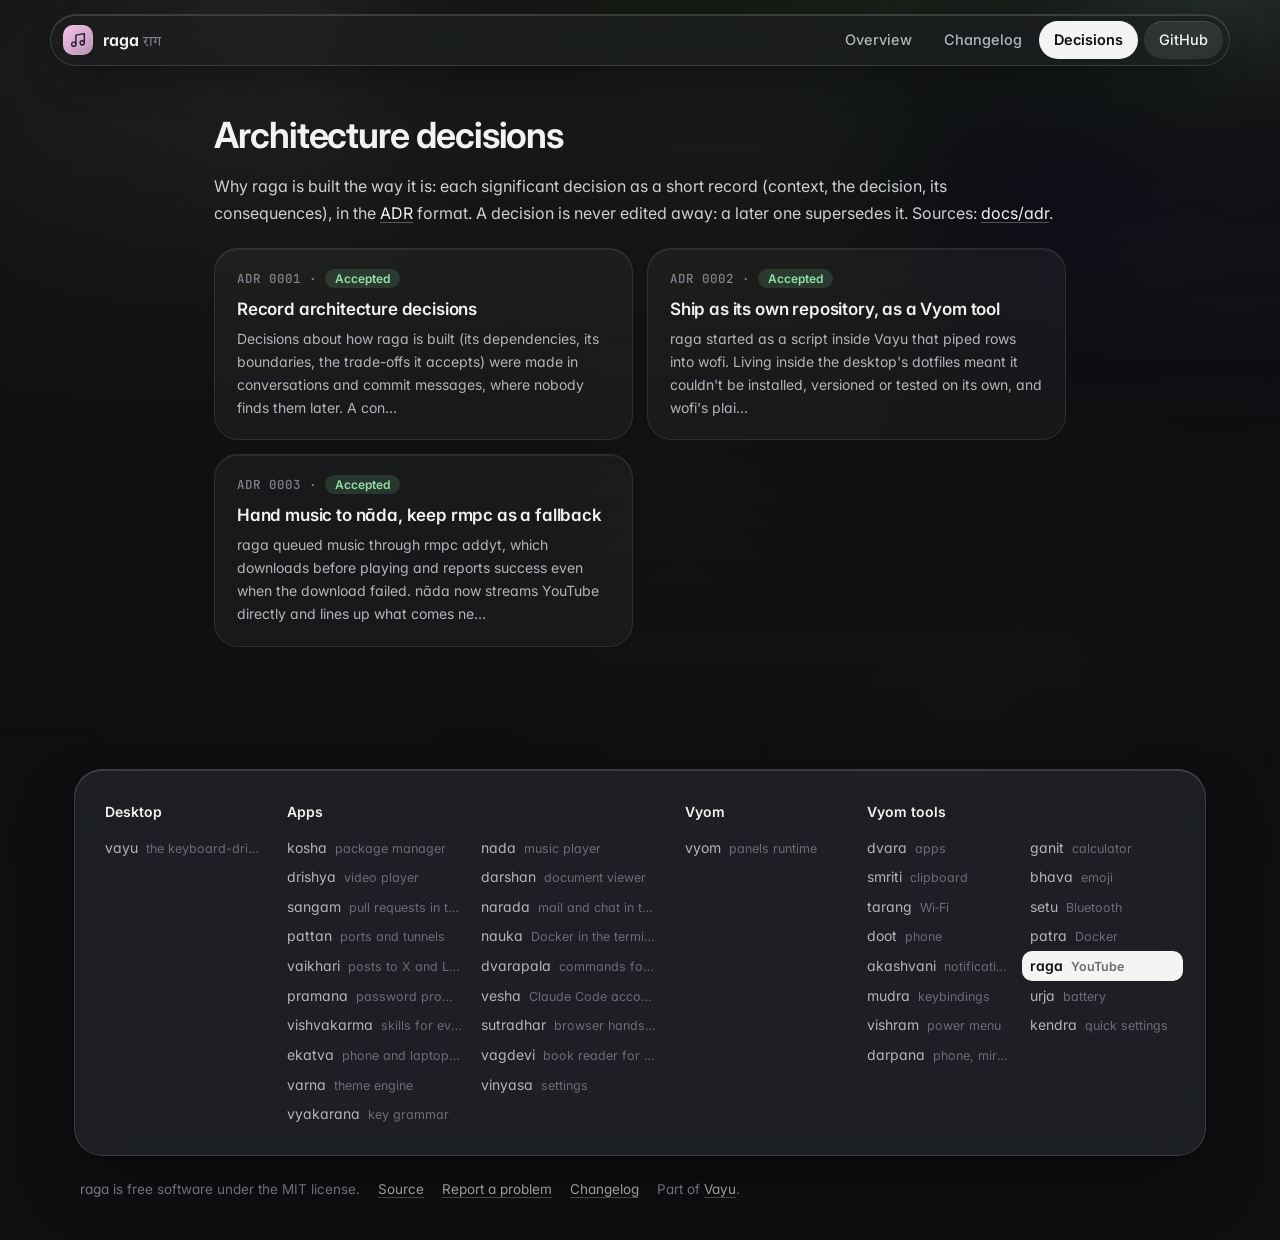
==== commit 7a83ebed: "New screenshots in the Spatial look, with made-up demo data Co-Authored-By: Claude Opus 5.5 <noreply" ====
--- a/docs/adr/index.html
+++ b/docs/adr/index.html
@@ -13,7 +13,7 @@
 <link rel="preconnect" href="https://fonts.gstatic.com" crossorigin>
 <link href="https://fonts.googleapis.com/css2?family=Inter:wght@400;500;600;700&family=JetBrains+Mono:wght@400;500;600&family=Tiro+Devanagari+Sanskrit&display=swap" rel="stylesheet">
 <link rel="stylesheet" href="../assets/site.css">
-<style>:root{--tool:#f4b4cc}.backdrop:before{background-image:url("../assets/screenshots/raga.png")}</style>
+<style>:root{--tool:#f4b4cc}.backdrop:before{background-image:url("../assets/screenshots/raga.webp")}</style>
 </head>
 <body class="sub">
 <div class="backdrop" aria-hidden="true"></div>
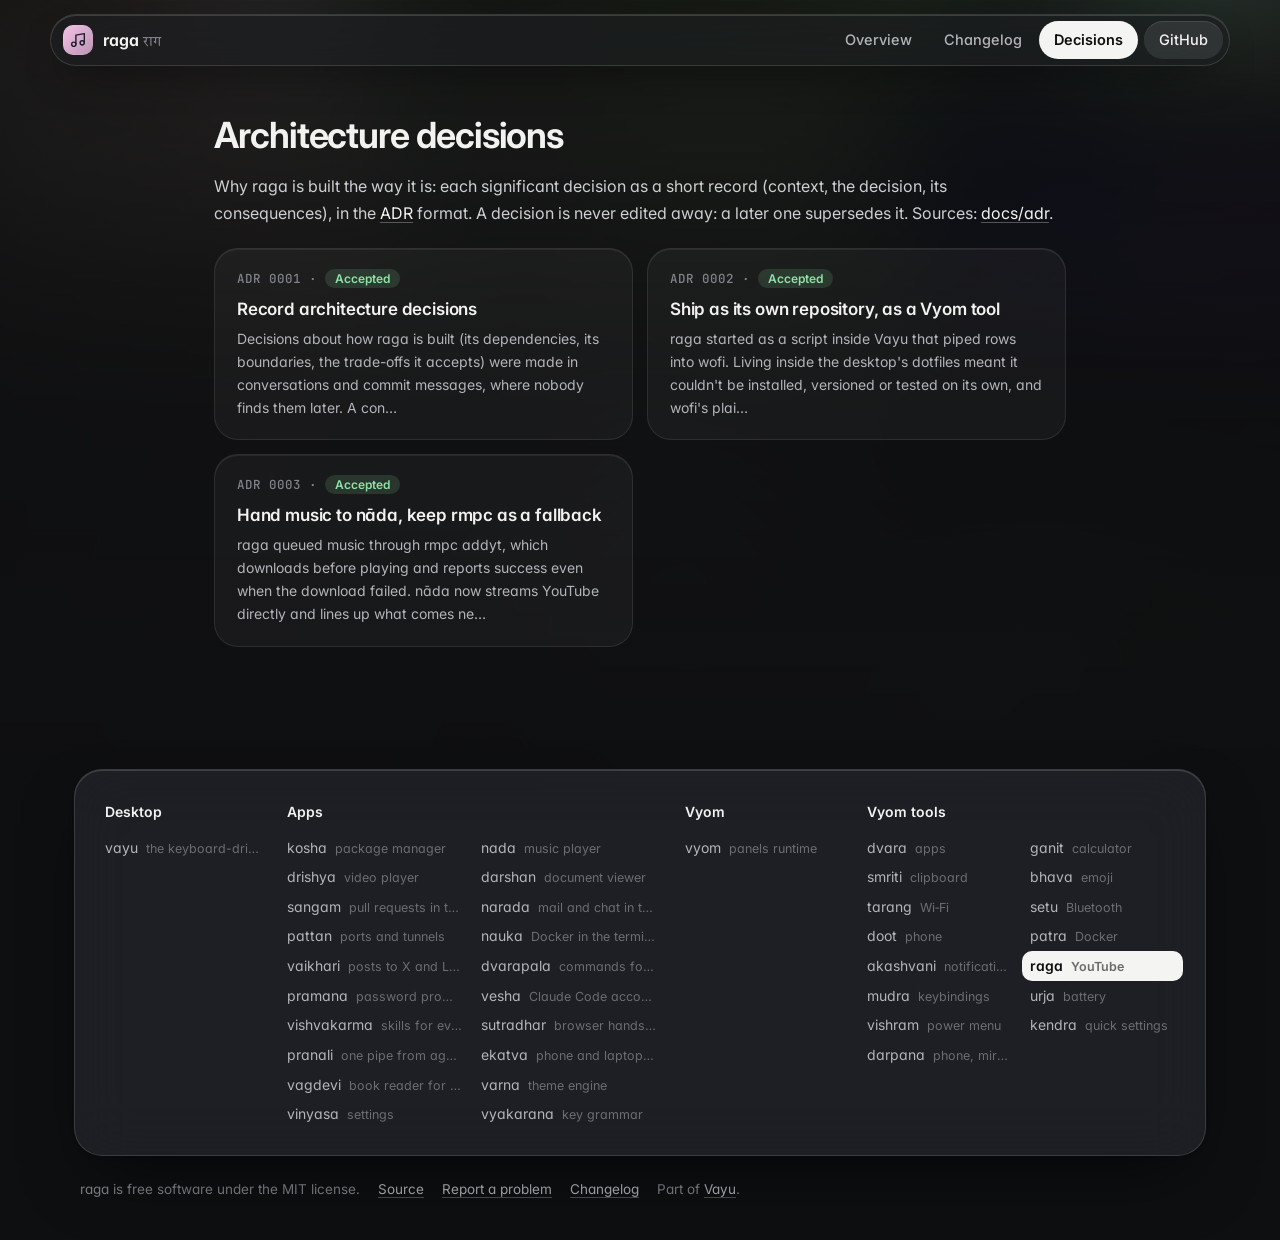
==== commit 86118c61: "Website: pranali in the family list; build-site.py passes ruff Co-Authored-By: Claude Opus 5.5 <nore" ====
--- a/docs/adr/index.html
+++ b/docs/adr/index.html
@@ -24,7 +24,7 @@
 <div class="wrap solo"><article>
 <h2>Architecture decisions</h2><p>Why raga is built the way it is: each significant decision as a short record (context, the decision, its consequences), in the <a href="https://cognitect.com/blog/2011/11/15/documenting-architecture-decisions">ADR</a> format. A decision is never edited away: a later one supersedes it. Sources: <a href="https://github.com/Theyashsawarkar/raga/tree/main/docs/adr">docs/adr</a>.</p><div class="cards"><a class="card" href="0001-record-architecture-decisions.html"><div class="n">ADR 0001 · <span class="status accepted">Accepted</span></div><h3>Record architecture decisions</h3><p>Decisions about how raga is built (its dependencies, its boundaries, the trade-offs it accepts) were made in conversations and commit messages, where nobody finds them later. A con…</p></a><a class="card" href="0002-own-repository-as-a-vyom-tool.html"><div class="n">ADR 0002 · <span class="status accepted">Accepted</span></div><h3>Ship as its own repository, as a Vyom tool</h3><p>raga started as a script inside Vayu that piped rows into wofi. Living inside the desktop&#x27;s dotfiles meant it couldn&#x27;t be installed, versioned or tested on its own, and wofi&#x27;s plai…</p></a><a class="card" href="0003-play-music-in-nada.html"><div class="n">ADR 0003 · <span class="status accepted">Accepted</span></div><h3>Hand music to nāda, keep rmpc as a fallback</h3><p>raga queued music through rmpc addyt, which downloads before playing and reports success even when the download failed. nāda now streams YouTube directly and lines up what comes ne…</p></a></div>
 </article></div>
-<footer><div class="in glass"><div class=""><h4>Desktop</h4><div class="list"><a href="https://vayu.theyashsawarkar.dev/" class="">vayu <span>the keyboard-driven Wayland desktop</span></a></div></div><div class="g2"><h4>Apps</h4><div class="list"><a href="https://kosha.theyashsawarkar.dev/" class="">kosha <span>package manager</span></a><a href="https://nada.theyashsawarkar.dev/" class="">nada <span>music player</span></a><a href="https://drishya.theyashsawarkar.dev/" class="">drishya <span>video player</span></a><a href="https://darshan.theyashsawarkar.dev/" class="">darshan <span>document viewer</span></a><a href="https://sangam.theyashsawarkar.dev/" class="">sangam <span>pull requests in the terminal</span></a><a href="https://narada.theyashsawarkar.dev/" class="">narada <span>mail and chat in the terminal</span></a><a href="https://pattan.theyashsawarkar.dev/" class="">pattan <span>ports and tunnels</span></a><a href="https://nauka.theyashsawarkar.dev/" class="">nauka <span>Docker in the terminal</span></a><a href="https://vaikhari.theyashsawarkar.dev/" class="">vaikhari <span>posts to X and LinkedIn</span></a><a href="https://dvarapala.theyashsawarkar.dev/" class="">dvarapala <span>commands for AI agents, approved</span></a><a href="https://pramana.theyashsawarkar.dev/" class="">pramana <span>password prompts</span></a><a href="https://vesha.theyashsawarkar.dev/" class="">vesha <span>Claude Code accounts</span></a><a href="https://vishvakarma.theyashsawarkar.dev/" class="">vishvakarma <span>skills for every AI agent</span></a><a href="https://sutradhar.theyashsawarkar.dev/" class="">sutradhar <span>browser hands for AI agents</span></a><a href="https://ekatva.theyashsawarkar.dev/" class="">ekatva <span>phone and laptop, linked</span></a><a href="https://vagdevi.theyashsawarkar.dev/" class="">vagdevi <span>book reader for Android</span></a><a href="https://varna.theyashsawarkar.dev/" class="">varna <span>theme engine</span></a><a href="https://vinyasa.theyashsawarkar.dev/" class="">vinyasa <span>settings</span></a><a href="https://vyakarana.theyashsawarkar.dev/" class="">vyakarana <span>key grammar</span></a></div></div><div class=""><h4>Vyom</h4><div class="list"><a href="https://vyom.theyashsawarkar.dev/" class="">vyom <span>panels runtime</span></a></div></div><div class="g2"><h4>Vyom tools</h4><div class="list"><a href="https://dvara.theyashsawarkar.dev/" class="">dvara <span>apps</span></a><a href="https://ganit.theyashsawarkar.dev/" class="">ganit <span>calculator</span></a><a href="https://smriti.theyashsawarkar.dev/" class="">smriti <span>clipboard</span></a><a href="https://bhava.theyashsawarkar.dev/" class="">bhava <span>emoji</span></a><a href="https://tarang.theyashsawarkar.dev/" class="">tarang <span>Wi‑Fi</span></a><a href="https://setu.theyashsawarkar.dev/" class="">setu <span>Bluetooth</span></a><a href="https://doot.theyashsawarkar.dev/" class="">doot <span>phone</span></a><a href="https://patra.theyashsawarkar.dev/" class="">patra <span>Docker</span></a><a href="https://akashvani.theyashsawarkar.dev/" class="">akashvani <span>notifications</span></a><a href="https://raga.theyashsawarkar.dev/" class="me" aria-current="page">raga <span>YouTube</span></a><a href="https://mudra.theyashsawarkar.dev/" class="">mudra <span>keybindings</span></a><a href="https://urja.theyashsawarkar.dev/" class="">urja <span>battery</span></a><a href="https://vishram.theyashsawarkar.dev/" class="">vishram <span>power menu</span></a><a href="https://kendra.theyashsawarkar.dev/" class="">kendra <span>quick settings</span></a><a href="https://darpana.theyashsawarkar.dev/" class="">darpana <span>phone, mirrored</span></a></div></div></div>
+<footer><div class="in glass"><div class=""><h4>Desktop</h4><div class="list"><a href="https://vayu.theyashsawarkar.dev/" class="">vayu <span>the keyboard-driven Wayland desktop</span></a></div></div><div class="g2"><h4>Apps</h4><div class="list"><a href="https://kosha.theyashsawarkar.dev/" class="">kosha <span>package manager</span></a><a href="https://nada.theyashsawarkar.dev/" class="">nada <span>music player</span></a><a href="https://drishya.theyashsawarkar.dev/" class="">drishya <span>video player</span></a><a href="https://darshan.theyashsawarkar.dev/" class="">darshan <span>document viewer</span></a><a href="https://sangam.theyashsawarkar.dev/" class="">sangam <span>pull requests in the terminal</span></a><a href="https://narada.theyashsawarkar.dev/" class="">narada <span>mail and chat in the terminal</span></a><a href="https://pattan.theyashsawarkar.dev/" class="">pattan <span>ports and tunnels</span></a><a href="https://nauka.theyashsawarkar.dev/" class="">nauka <span>Docker in the terminal</span></a><a href="https://vaikhari.theyashsawarkar.dev/" class="">vaikhari <span>posts to X and LinkedIn</span></a><a href="https://dvarapala.theyashsawarkar.dev/" class="">dvarapala <span>commands for AI agents, approved</span></a><a href="https://pramana.theyashsawarkar.dev/" class="">pramana <span>password prompts</span></a><a href="https://vesha.theyashsawarkar.dev/" class="">vesha <span>Claude Code accounts</span></a><a href="https://vishvakarma.theyashsawarkar.dev/" class="">vishvakarma <span>skills for every AI agent</span></a><a href="https://sutradhar.theyashsawarkar.dev/" class="">sutradhar <span>browser hands for AI agents</span></a><a href="https://pranali.theyashsawarkar.dev/" class="">pranali <span>one pipe from agents to tools</span></a><a href="https://ekatva.theyashsawarkar.dev/" class="">ekatva <span>phone and laptop, linked</span></a><a href="https://vagdevi.theyashsawarkar.dev/" class="">vagdevi <span>book reader for Android</span></a><a href="https://varna.theyashsawarkar.dev/" class="">varna <span>theme engine</span></a><a href="https://vinyasa.theyashsawarkar.dev/" class="">vinyasa <span>settings</span></a><a href="https://vyakarana.theyashsawarkar.dev/" class="">vyakarana <span>key grammar</span></a></div></div><div class=""><h4>Vyom</h4><div class="list"><a href="https://vyom.theyashsawarkar.dev/" class="">vyom <span>panels runtime</span></a></div></div><div class="g2"><h4>Vyom tools</h4><div class="list"><a href="https://dvara.theyashsawarkar.dev/" class="">dvara <span>apps</span></a><a href="https://ganit.theyashsawarkar.dev/" class="">ganit <span>calculator</span></a><a href="https://smriti.theyashsawarkar.dev/" class="">smriti <span>clipboard</span></a><a href="https://bhava.theyashsawarkar.dev/" class="">bhava <span>emoji</span></a><a href="https://tarang.theyashsawarkar.dev/" class="">tarang <span>Wi‑Fi</span></a><a href="https://setu.theyashsawarkar.dev/" class="">setu <span>Bluetooth</span></a><a href="https://doot.theyashsawarkar.dev/" class="">doot <span>phone</span></a><a href="https://patra.theyashsawarkar.dev/" class="">patra <span>Docker</span></a><a href="https://akashvani.theyashsawarkar.dev/" class="">akashvani <span>notifications</span></a><a href="https://raga.theyashsawarkar.dev/" class="me" aria-current="page">raga <span>YouTube</span></a><a href="https://mudra.theyashsawarkar.dev/" class="">mudra <span>keybindings</span></a><a href="https://urja.theyashsawarkar.dev/" class="">urja <span>battery</span></a><a href="https://vishram.theyashsawarkar.dev/" class="">vishram <span>power menu</span></a><a href="https://kendra.theyashsawarkar.dev/" class="">kendra <span>quick settings</span></a><a href="https://darpana.theyashsawarkar.dev/" class="">darpana <span>phone, mirrored</span></a></div></div></div>
 <div class="bottom"><span>raga is free software under the MIT license.</span><a href="https://github.com/Theyashsawarkar/raga">Source</a><a href="https://github.com/Theyashsawarkar/raga/issues">Report a problem</a><a href="../changelog.html">Changelog</a><span>Part of <a href="https://vayu.theyashsawarkar.dev/">Vayu</a>.</span></div></footer>
 <script>
 document.querySelectorAll('pre.code').forEach(p=>{const b=document.createElement('button');b.className='copy';b.type='button';b.textContent='Copy';
